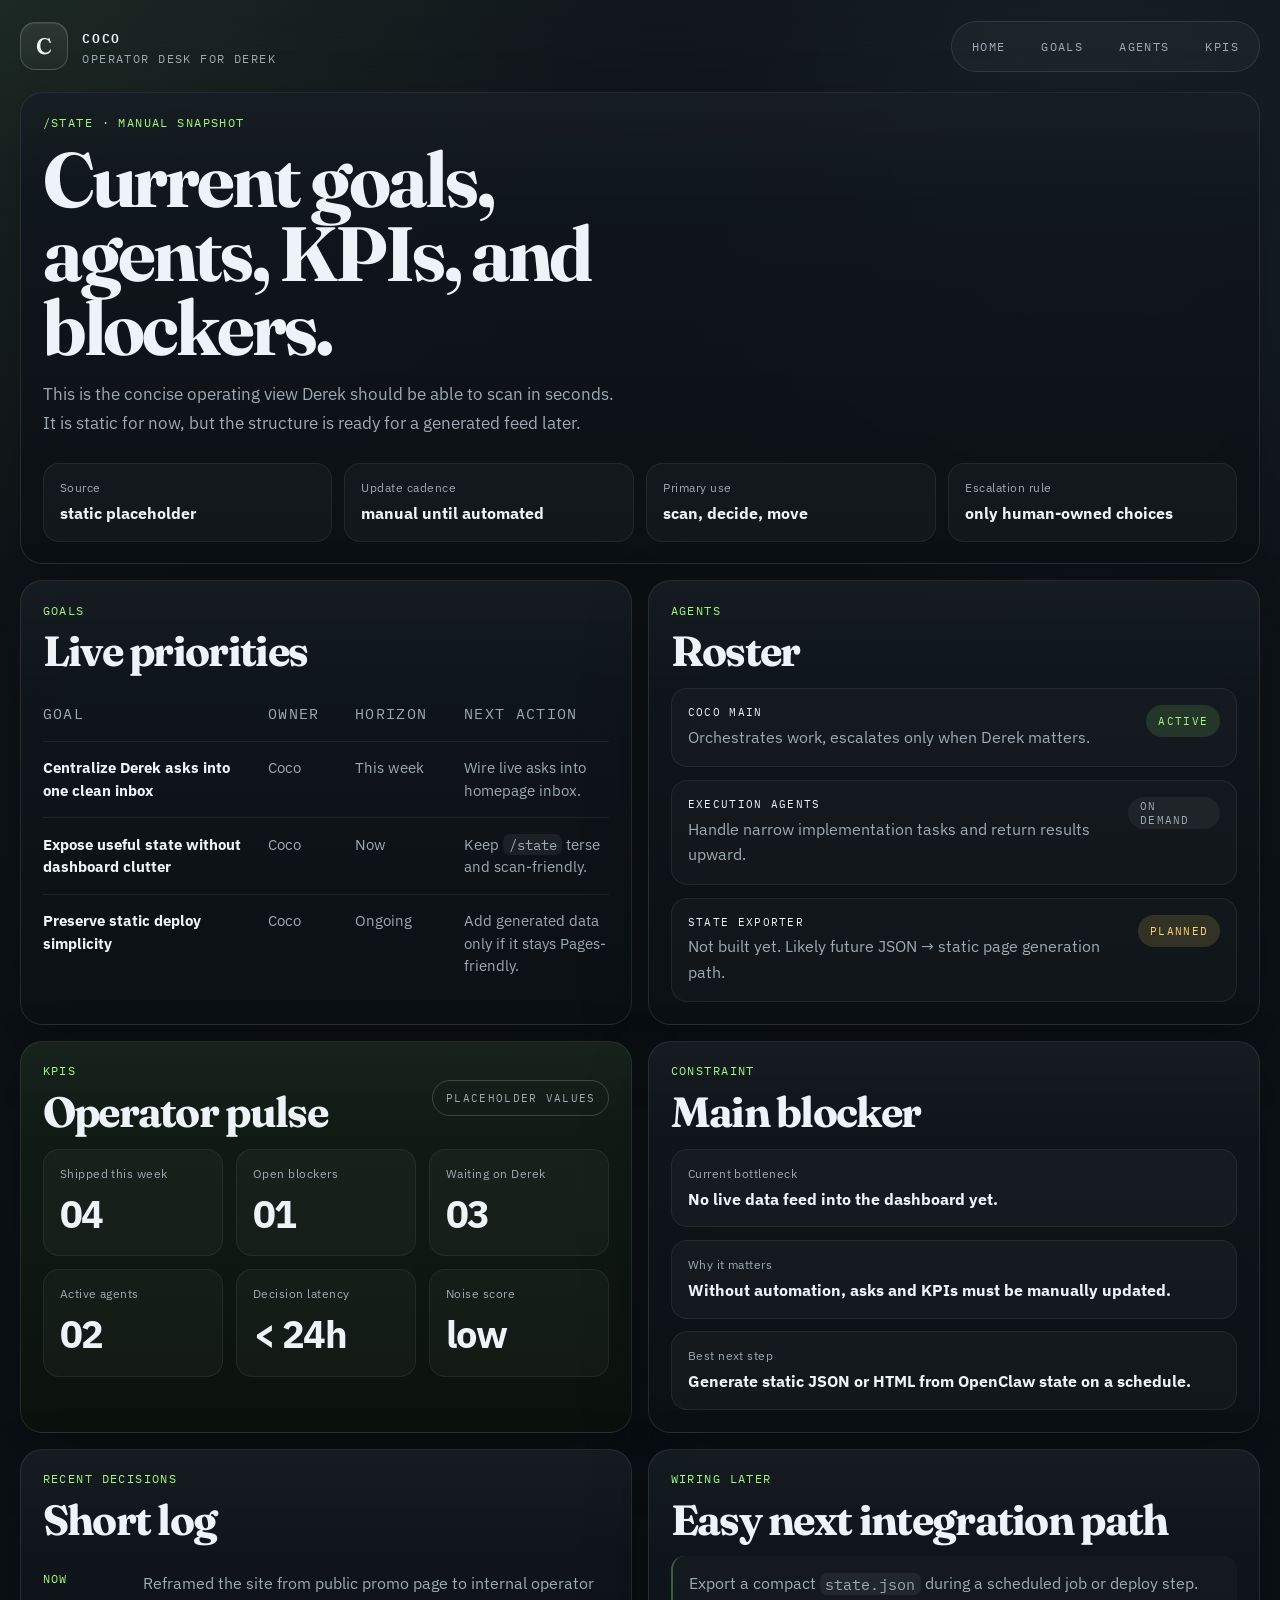
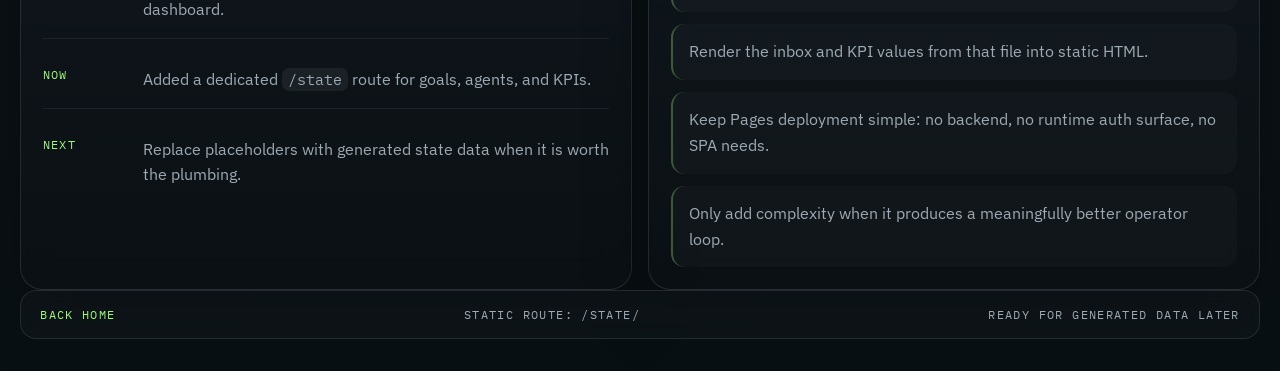
==== state/index.html @ 573f514f "Simplify site into operator dashboard" ====
<!doctype html>
<html lang="en">
  <head>
    <meta charset="UTF-8" />
    <meta name="viewport" content="width=device-width, initial-scale=1.0" />
    <title>Coco /state — Operator Snapshot</title>
    <meta
      name="description"
      content="Static /state snapshot for Derek: goals, agents, KPIs, blockers, and next actions."
    />
    <meta property="og:title" content="Coco /state — Operator Snapshot" />
    <meta
      property="og:description"
      content="Goals, agents, KPIs, blockers, and next actions for Coco's operator dashboard."
    />
    <meta property="og:type" content="website" />
    <meta name="theme-color" content="#0d1216" />
    <link rel="preconnect" href="https://fonts.googleapis.com" />
    <link rel="preconnect" href="https://fonts.gstatic.com" crossorigin />
    <link
      href="https://fonts.googleapis.com/css2?family=Fraunces:opsz,wght@9..144,500;600;700&family=IBM+Plex+Mono:wght@400;500;600&family=IBM+Plex+Sans:wght@400;500;600;700&display=swap"
      rel="stylesheet"
    />
    <link rel="stylesheet" href="/styles.css" />
  </head>
  <body>
    <div class="site-frame site-frame-state">
      <header class="topbar">
        <a class="brand" href="/" aria-label="Coco home">
          <span class="brand-mark">C</span>
          <span class="brand-copy">
            <span class="brand-name">COCO</span>
            <span class="brand-subtitle">operator desk for Derek</span>
          </span>
        </a>

        <nav class="topnav" aria-label="Primary">
          <a href="/">Home</a>
          <a href="#goals">Goals</a>
          <a href="#agents">Agents</a>
          <a href="#kpis">KPIs</a>
        </nav>
      </header>

      <main class="state-shell">
        <section class="panel state-hero">
          <p class="panel-label">/state · manual snapshot</p>
          <h1>Current goals, agents, KPIs, and blockers.</h1>
          <p class="lead">
            This is the concise operating view Derek should be able to scan in seconds. It is
            static for now, but the structure is ready for a generated feed later.
          </p>

          <div class="signal-grid signal-grid-wide" aria-label="State facts">
            <article>
              <span>Source</span>
              <strong>static placeholder</strong>
            </article>
            <article>
              <span>Update cadence</span>
              <strong>manual until automated</strong>
            </article>
            <article>
              <span>Primary use</span>
              <strong>scan, decide, move</strong>
            </article>
            <article>
              <span>Escalation rule</span>
              <strong>only human-owned choices</strong>
            </article>
          </div>
        </section>

        <section class="state-grid">
          <article class="panel" id="goals">
            <div class="panel-head">
              <div>
                <p class="panel-label">Goals</p>
                <h2>Live priorities</h2>
              </div>
            </div>

            <div class="data-table">
              <div class="data-row data-head">
                <span>Goal</span>
                <span>Owner</span>
                <span>Horizon</span>
                <span>Next action</span>
              </div>
              <div class="data-row">
                <strong>Centralize Derek asks into one clean inbox</strong>
                <span>Coco</span>
                <span>This week</span>
                <span>Wire live asks into homepage inbox.</span>
              </div>
              <div class="data-row">
                <strong>Expose useful state without dashboard clutter</strong>
                <span>Coco</span>
                <span>Now</span>
                <span>Keep <code>/state</code> terse and scan-friendly.</span>
              </div>
              <div class="data-row">
                <strong>Preserve static deploy simplicity</strong>
                <span>Coco</span>
                <span>Ongoing</span>
                <span>Add generated data only if it stays Pages-friendly.</span>
              </div>
            </div>
          </article>

          <article class="panel" id="agents">
            <div class="panel-head">
              <div>
                <p class="panel-label">Agents</p>
                <h2>Roster</h2>
              </div>
            </div>

            <div class="agent-list">
              <article>
                <div>
                  <span class="agent-name">Coco main</span>
                  <p>Orchestrates work, escalates only when Derek matters.</p>
                </div>
                <span class="status-dot status-good">active</span>
              </article>
              <article>
                <div>
                  <span class="agent-name">Execution agents</span>
                  <p>Handle narrow implementation tasks and return results upward.</p>
                </div>
                <span class="status-dot">on demand</span>
              </article>
              <article>
                <div>
                  <span class="agent-name">State exporter</span>
                  <p>Not built yet. Likely future JSON → static page generation path.</p>
                </div>
                <span class="status-dot status-warn">planned</span>
              </article>
            </div>
          </article>

          <article class="panel kpi-panel" id="kpis">
            <div class="panel-head panel-head-spread">
              <div>
                <p class="panel-label">KPIs</p>
                <h2>Operator pulse</h2>
              </div>
              <span class="pill">placeholder values</span>
            </div>

            <div class="kpi-grid">
              <article>
                <span>Shipped this week</span>
                <strong>04</strong>
              </article>
              <article>
                <span>Open blockers</span>
                <strong>01</strong>
              </article>
              <article>
                <span>Waiting on Derek</span>
                <strong>03</strong>
              </article>
              <article>
                <span>Active agents</span>
                <strong>02</strong>
              </article>
              <article>
                <span>Decision latency</span>
                <strong>&lt; 24h</strong>
              </article>
              <article>
                <span>Noise score</span>
                <strong>low</strong>
              </article>
            </div>
          </article>

          <article class="panel constraint-panel">
            <div class="panel-head">
              <div>
                <p class="panel-label">Constraint</p>
                <h2>Main blocker</h2>
              </div>
            </div>

            <div class="constraint-stack">
              <article>
                <span>Current bottleneck</span>
                <strong>No live data feed into the dashboard yet.</strong>
              </article>
              <article>
                <span>Why it matters</span>
                <strong>Without automation, asks and KPIs must be manually updated.</strong>
              </article>
              <article>
                <span>Best next step</span>
                <strong>Generate static JSON or HTML from OpenClaw state on a schedule.</strong>
              </article>
            </div>
          </article>

          <article class="panel">
            <div class="panel-head">
              <div>
                <p class="panel-label">Recent decisions</p>
                <h2>Short log</h2>
              </div>
            </div>

            <ul class="timeline-list">
              <li>
                <span>Now</span>
                <p>Reframed the site from public promo page to internal operator dashboard.</p>
              </li>
              <li>
                <span>Now</span>
                <p>Added a dedicated <code>/state</code> route for goals, agents, and KPIs.</p>
              </li>
              <li>
                <span>Next</span>
                <p>Replace placeholders with generated state data when it is worth the plumbing.</p>
              </li>
            </ul>
          </article>

          <article class="panel">
            <div class="panel-head">
              <div>
                <p class="panel-label">Wiring later</p>
                <h2>Easy next integration path</h2>
              </div>
            </div>

            <ul class="rule-list">
              <li>Export a compact <code>state.json</code> during a scheduled job or deploy step.</li>
              <li>Render the inbox and KPI values from that file into static HTML.</li>
              <li>Keep Pages deployment simple: no backend, no runtime auth surface, no SPA needs.</li>
              <li>Only add complexity when it produces a meaningfully better operator loop.</li>
            </ul>
          </article>
        </section>
      </main>

      <footer class="footer-bar">
        <span><a href="/">Back home</a></span>
        <span>Static route: /state/</span>
        <span>Ready for generated data later</span>
      </footer>
    </div>
  </body>
</html>
---- styles.css ----
:root {
  --bg: #0d1216;
  --bg-soft: #131a20;
  --panel: rgba(17, 24, 30, 0.88);
  --panel-strong: rgba(11, 16, 20, 0.94);
  --panel-alt: rgba(21, 29, 35, 0.9);
  --line: rgba(210, 222, 229, 0.12);
  --line-strong: rgba(210, 222, 229, 0.22);
  --text: #edf3f7;
  --muted: #9eaab3;
  --accent: #9ff87e;
  --accent-soft: rgba(159, 248, 126, 0.12);
  --alert: #ffd36f;
  --alert-soft: rgba(255, 211, 111, 0.14);
  --shadow: 0 26px 64px rgba(0, 0, 0, 0.28);
  --radius: 1.4rem;
  --max-width: 1240px;
}

* {
  box-sizing: border-box;
}

html {
  scroll-behavior: smooth;
}

body {
  margin: 0;
  min-height: 100vh;
  color: var(--text);
  font-family: "IBM Plex Sans", "Segoe UI", sans-serif;
  background:
    radial-gradient(circle at top left, rgba(159, 248, 126, 0.08), transparent 26%),
    radial-gradient(circle at 85% 12%, rgba(116, 187, 255, 0.08), transparent 20%),
    linear-gradient(180deg, #11171c 0%, var(--bg) 45%, #091014 100%);
}

body::before {
  content: "";
  position: fixed;
  inset: 0;
  pointer-events: none;
  background:
    linear-gradient(rgba(255, 255, 255, 0.025) 1px, transparent 1px),
    linear-gradient(90deg, rgba(255, 255, 255, 0.025) 1px, transparent 1px);
  background-size: 36px 36px;
  mask-image: radial-gradient(circle at center, black 46%, transparent 100%);
  opacity: 0.28;
}

img {
  display: block;
  max-width: 100%;
}

a {
  color: inherit;
}

code {
  padding: 0.12rem 0.35rem;
  border-radius: 0.45rem;
  background: rgba(255, 255, 255, 0.06);
  font-family: "IBM Plex Mono", monospace;
  font-size: 0.92em;
}

.site-frame {
  width: min(var(--max-width), calc(100% - 2rem));
  margin: 0 auto;
  padding: 1rem 0 2rem;
}

.topbar,
.panel,
.footer-bar {
  backdrop-filter: blur(18px);
}

.topbar {
  display: flex;
  align-items: center;
  justify-content: space-between;
  gap: 1rem;
  padding: 0.3rem 0 1.25rem;
}

.brand {
  display: inline-flex;
  align-items: center;
  gap: 0.9rem;
  text-decoration: none;
}

.brand-mark {
  display: inline-grid;
  place-items: center;
  width: 3rem;
  height: 3rem;
  border: 1px solid var(--line-strong);
  border-radius: 0.95rem;
  background: linear-gradient(180deg, rgba(255, 255, 255, 0.08), rgba(255, 255, 255, 0.03));
  box-shadow: inset 0 1px 0 rgba(255, 255, 255, 0.08);
  font-family: "Fraunces", Georgia, serif;
  font-size: 1.4rem;
  font-weight: 600;
}

.brand-copy {
  display: grid;
  gap: 0.15rem;
}

.brand-name,
.brand-subtitle,
.panel-label,
.topnav a,
.task-kind,
.snapshot-label,
.pill,
.task-meta,
.status-dot,
.footer-bar,
.data-head,
.agent-name {
  font-family: "IBM Plex Mono", monospace;
  text-transform: uppercase;
  letter-spacing: 0.12em;
}

.brand-name {
  font-size: 0.82rem;
  font-weight: 600;
}

.brand-subtitle {
  color: var(--muted);
  font-size: 0.74rem;
}

.topnav {
  display: flex;
  align-items: center;
  gap: 0.45rem;
  padding: 0.35rem;
  border: 1px solid var(--line);
  border-radius: 999px;
  background: rgba(255, 255, 255, 0.03);
}

.topnav a {
  padding: 0.72rem 0.9rem;
  border-radius: 999px;
  color: var(--muted);
  font-size: 0.72rem;
  text-decoration: none;
  transition: color 140ms ease, background-color 140ms ease;
}

.topnav a:hover,
.topnav a:focus-visible,
.button-link:hover,
.button-link:focus-visible,
.footer-bar a:hover,
.footer-bar a:focus-visible {
  color: var(--text);
}

.topnav a:hover,
.topnav a:focus-visible {
  background: rgba(255, 255, 255, 0.08);
}

.dashboard-shell {
  display: grid;
  grid-template-columns: minmax(0, 1.35fr) minmax(320px, 0.8fr);
  gap: 1rem;
  grid-template-areas:
    "intro meta"
    "inbox focus"
    "snapshot snapshot"
    "workstreams rules";
}

.state-shell {
  display: grid;
  gap: 1rem;
}

.state-grid {
  display: grid;
  grid-template-columns: repeat(2, minmax(0, 1fr));
  gap: 1rem;
}

.panel {
  position: relative;
  overflow: hidden;
  padding: 1.35rem;
  border: 1px solid var(--line);
  border-radius: var(--radius);
  background: linear-gradient(180deg, var(--panel), var(--panel-strong));
  box-shadow: var(--shadow);
}

.panel::after {
  content: "";
  position: absolute;
  inset: 0;
  pointer-events: none;
  background: linear-gradient(180deg, rgba(255, 255, 255, 0.025), transparent 24%);
}

.panel > * {
  position: relative;
  z-index: 1;
}

.intro-panel {
  grid-area: intro;
  min-height: 19rem;
}

.meta-panel {
  grid-area: meta;
  background: linear-gradient(180deg, rgba(20, 29, 35, 0.96), rgba(12, 18, 22, 0.98));
}

.inbox-panel {
  grid-area: inbox;
}

.focus-panel {
  grid-area: focus;
}

.snapshot-panel {
  grid-area: snapshot;
}

.workstreams-panel {
  grid-area: workstreams;
}

.rules-panel {
  grid-area: rules;
}

.panel-label {
  margin: 0 0 0.85rem;
  color: var(--accent);
  font-size: 0.74rem;
}

h1,
h2,
h3 {
  margin: 0;
}

h1,
h2 {
  font-family: "Fraunces", Georgia, serif;
  letter-spacing: -0.04em;
  line-height: 0.96;
}

h1 {
  max-width: 12ch;
  font-size: clamp(2.7rem, 6vw, 5.3rem);
}

h2 {
  font-size: clamp(1.8rem, 3.3vw, 2.75rem);
}

h3 {
  font-size: 1rem;
  line-height: 1.35;
}

.lead,
.panel-copy,
.muted,
.task-list p,
.stacked-cards p,
.rule-list li,
.timeline-list p,
.agent-list p,
.data-row span,
.constraint-stack article span,
.constraint-stack article strong,
.kpi-grid article span,
.signal-grid span,
.signal-grid strong,
.focus-list span,
.focus-list strong,
.meta-blocks span,
.meta-blocks strong,
.snapshot-card li,
.footer-bar,
.data-row strong {
  color: var(--muted);
}

.lead {
  max-width: 58ch;
  margin: 1rem 0 0;
  font-size: 1.05rem;
  line-height: 1.7;
}

.signal-grid {
  display: grid;
  grid-template-columns: repeat(3, minmax(0, 1fr));
  gap: 0.8rem;
  margin-top: 1.6rem;
}

.signal-grid-wide {
  grid-template-columns: repeat(4, minmax(0, 1fr));
}

.signal-grid article,
.focus-list article,
.meta-blocks article,
.kpi-grid article,
.constraint-stack article,
.snapshot-card,
.stacked-cards article {
  padding: 1rem;
  border: 1px solid rgba(210, 222, 229, 0.08);
  border-radius: 1rem;
  background: rgba(255, 255, 255, 0.03);
}

.signal-grid span,
.focus-list span,
.meta-blocks span,
.kpi-grid article span,
.constraint-stack article span {
  display: block;
  margin-bottom: 0.5rem;
  font-size: 0.76rem;
  letter-spacing: 0.04em;
}

.signal-grid strong,
.focus-list strong,
.meta-blocks strong,
.constraint-stack article strong,
.kpi-grid article strong {
  display: block;
  color: var(--text);
  font-size: 1rem;
  line-height: 1.35;
}

.meta-stack {
  display: grid;
  gap: 1rem;
  min-height: 100%;
}

.meta-value {
  display: inline-block;
  color: var(--text);
  font-size: 1.45rem;
  font-weight: 600;
}

.meta-blocks {
  display: grid;
  gap: 0.8rem;
}

.meta-blocks a,
.button-link,
.footer-bar a {
  color: var(--accent);
  text-decoration: none;
}

.panel-head {
  display: flex;
  align-items: flex-start;
  justify-content: space-between;
  gap: 1rem;
  margin-bottom: 1rem;
}

.panel-head-spread {
  align-items: center;
}

.pill {
  display: inline-flex;
  align-items: center;
  min-height: 2.2rem;
  padding: 0 0.8rem;
  border: 1px solid var(--line-strong);
  border-radius: 999px;
  color: var(--muted);
  font-size: 0.68rem;
}

.pill-alert {
  border-color: rgba(255, 211, 111, 0.22);
  background: var(--alert-soft);
  color: var(--alert);
}

.task-list,
.rule-list,
.timeline-list {
  margin: 0;
  padding: 0;
  list-style: none;
}

.task-list {
  display: grid;
  gap: 0.85rem;
}

.task-list li {
  display: grid;
  grid-template-columns: minmax(0, 1fr) auto;
  gap: 1rem;
  padding: 1rem;
  border: 1px solid rgba(210, 222, 229, 0.09);
  border-radius: 1rem;
  background: rgba(255, 255, 255, 0.025);
}

.task-kind,
.task-meta,
.snapshot-label,
.status-dot,
.data-head,
.agent-name {
  font-size: 0.69rem;
}

.task-kind {
  display: inline-block;
  margin-bottom: 0.55rem;
  color: var(--accent);
}

.task-list h3 {
  color: var(--text);
}

.task-list p {
  margin: 0.45rem 0 0;
  font-size: 0.95rem;
  line-height: 1.6;
}

.task-meta {
  align-self: start;
  color: var(--muted);
}

.inbox-footer {
  display: flex;
  align-items: center;
  justify-content: space-between;
  gap: 0.8rem;
  margin-top: 1rem;
  padding-top: 1rem;
  border-top: 1px solid rgba(210, 222, 229, 0.09);
  color: var(--muted);
}

.inbox-footer strong {
  color: var(--text);
  font-weight: 600;
}

.focus-list,
.snapshot-grid,
.kpi-grid,
.constraint-stack,
.agent-list {
  display: grid;
  gap: 0.8rem;
}

.snapshot-grid,
.kpi-grid {
  grid-template-columns: repeat(3, minmax(0, 1fr));
}

.snapshot-card ul {
  margin: 0.8rem 0 0;
  padding-left: 1rem;
}

.snapshot-card li,
.rule-list li,
.timeline-list p,
.agent-list p {
  line-height: 1.6;
}

.button-link {
  font-family: "IBM Plex Mono", monospace;
  font-size: 0.76rem;
  text-transform: uppercase;
  letter-spacing: 0.12em;
}

.stacked-cards {
  display: grid;
  gap: 0.8rem;
}

.stacked-cards article {
  display: grid;
  grid-template-columns: auto 1fr;
  gap: 0.9rem;
}

.stacked-cards article span {
  display: inline-flex;
  align-items: flex-start;
  justify-content: center;
  min-width: 2.3rem;
  color: var(--accent);
  font-family: "Fraunces", Georgia, serif;
  font-size: 1.3rem;
}

.stacked-cards strong,
.snapshot-label,
.agent-name,
.data-row strong {
  display: block;
  color: var(--text);
}

.stacked-cards p {
  margin: 0.35rem 0 0;
}

.rule-list {
  display: grid;
  gap: 0.75rem;
}

.rule-list li {
  padding: 0.95rem 1rem;
  border-left: 2px solid rgba(159, 248, 126, 0.3);
  background: rgba(255, 255, 255, 0.025);
  border-radius: 0.85rem;
}

.footer-bar {
  display: flex;
  justify-content: space-between;
  gap: 1rem;
  margin-top: 1rem;
  padding: 1rem 1.2rem;
  border: 1px solid var(--line);
  border-radius: 1rem;
  background: rgba(255, 255, 255, 0.025);
  font-size: 0.72rem;
}

.data-table {
  display: grid;
}

.data-row {
  display: grid;
  grid-template-columns: 1.45fr 0.5fr 0.65fr 1fr;
  gap: 0.9rem;
  padding: 0.95rem 0;
  border-bottom: 1px solid rgba(210, 222, 229, 0.08);
}

.data-head {
  color: var(--muted);
}

.data-row:last-child {
  border-bottom: 0;
}

.data-row strong,
.data-row span {
  font-size: 0.94rem;
  line-height: 1.5;
}

.agent-list article {
  display: flex;
  justify-content: space-between;
  gap: 1rem;
  padding: 1rem;
  border: 1px solid rgba(210, 222, 229, 0.08);
  border-radius: 1rem;
  background: rgba(255, 255, 255, 0.025);
}

.agent-list p {
  margin: 0.35rem 0 0;
}

.status-dot {
  align-self: start;
  display: inline-flex;
  align-items: center;
  min-height: 2rem;
  padding: 0 0.75rem;
  border-radius: 999px;
  background: rgba(255, 255, 255, 0.05);
  color: var(--muted);
}

.status-good {
  color: var(--accent);
  background: var(--accent-soft);
}

.status-warn {
  color: var(--alert);
  background: var(--alert-soft);
}

.kpi-panel {
  background: linear-gradient(180deg, rgba(19, 31, 24, 0.95), rgba(11, 18, 14, 0.98));
}

.kpi-grid article strong {
  font-size: clamp(1.4rem, 3vw, 2.35rem);
  letter-spacing: -0.04em;
}

.timeline-list {
  display: grid;
  gap: 0.8rem;
}

.timeline-list li {
  display: grid;
  grid-template-columns: 5.5rem 1fr;
  gap: 0.8rem;
  padding: 0.95rem 0;
  border-bottom: 1px solid rgba(210, 222, 229, 0.08);
}

.timeline-list li:last-child {
  border-bottom: 0;
}

.timeline-list span {
  color: var(--accent);
  font-family: "IBM Plex Mono", monospace;
  font-size: 0.72rem;
  text-transform: uppercase;
  letter-spacing: 0.12em;
}

.timeline-list p {
  margin: 0;
}

.site-frame-state .footer-bar {
  margin-top: 0;
}

@media (max-width: 1080px) {
  .dashboard-shell,
  .state-grid,
  .snapshot-grid,
  .kpi-grid,
  .signal-grid-wide {
    grid-template-columns: 1fr;
  }

  .dashboard-shell {
    grid-template-areas:
      "intro"
      "meta"
      "inbox"
      "focus"
      "snapshot"
      "workstreams"
      "rules";
  }

  .signal-grid {
    grid-template-columns: 1fr;
  }

  .data-row {
    grid-template-columns: 1fr;
    gap: 0.35rem;
  }

  .data-head {
    display: none;
  }
}

@media (max-width: 760px) {
  .site-frame {
    width: min(100% - 1rem, var(--max-width));
  }

  .topbar,
  .footer-bar,
  .inbox-footer,
  .panel-head,
  .panel-head-spread,
  .agent-list article,
  .task-list li,
  .timeline-list li {
    grid-template-columns: 1fr;
    flex-direction: column;
    align-items: flex-start;
  }

  .topnav {
    flex-wrap: wrap;
    border-radius: 1rem;
  }

  .topnav a {
    width: 100%;
  }

  .panel,
  .footer-bar {
    padding: 1.1rem;
  }

  h1 {
    max-width: none;
  }

  .task-meta {
    justify-self: start;
  }
}

@media (prefers-reduced-motion: reduce) {
  html {
    scroll-behavior: auto;
  }

  *,
  *::before,
  *::after {
    animation: none !important;
    transition: none !important;
  }
}
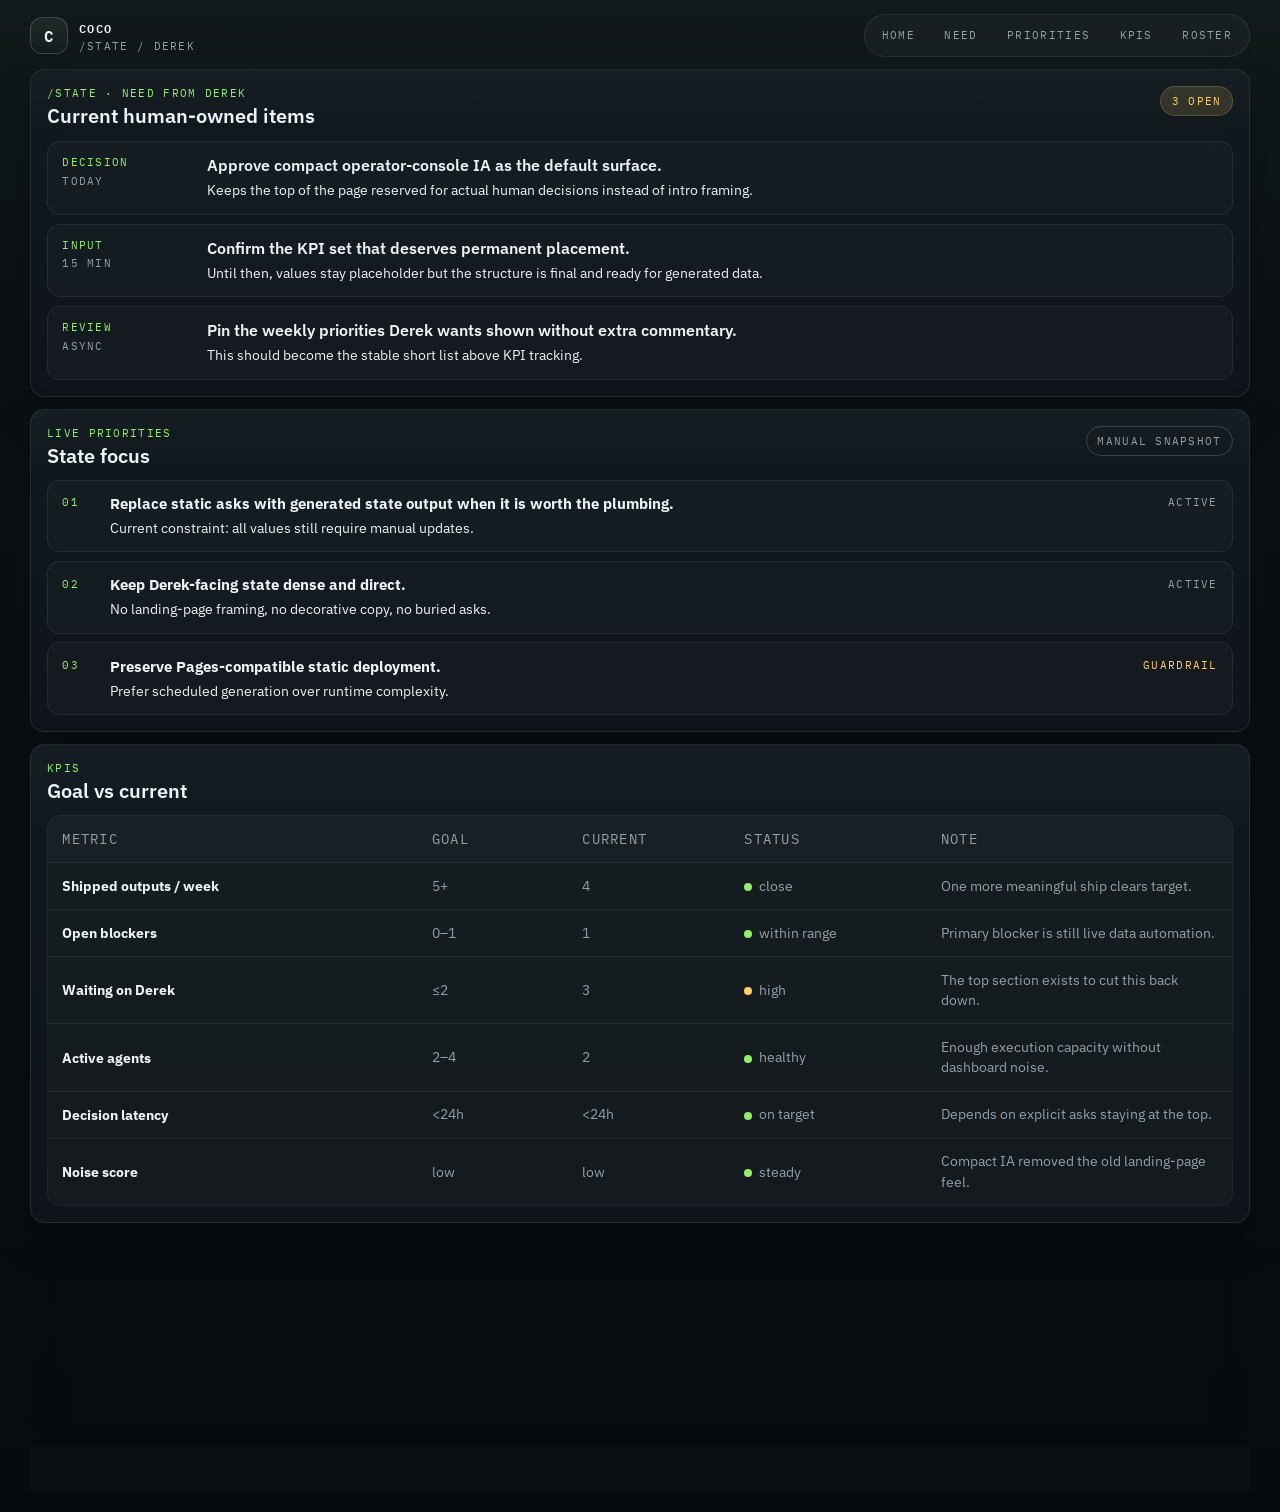
==== commit 30bf94d3: "Simplify operator console layout" ====
--- a/state/index.html
+++ b/state/index.html
@@ -3,251 +3,226 @@
   <head>
     <meta charset="UTF-8" />
     <meta name="viewport" content="width=device-width, initial-scale=1.0" />
-    <title>Coco /state — Operator Snapshot</title>
+    <title>Coco /state — Operator Console</title>
     <meta
       name="description"
-      content="Static /state snapshot for Derek: goals, agents, KPIs, blockers, and next actions."
+      content="Compact /state snapshot for Derek: human input needed, priorities, KPI goals vs current values, and roster."
     />
-    <meta property="og:title" content="Coco /state — Operator Snapshot" />
+    <meta property="og:title" content="Coco /state — Operator Console" />
     <meta
       property="og:description"
-      content="Goals, agents, KPIs, blockers, and next actions for Coco's operator dashboard."
+      content="Compact /state view with immediate asks, live priorities, KPI table, and agent roster."
     />
     <meta property="og:type" content="website" />
-    <meta name="theme-color" content="#0d1216" />
+    <meta name="theme-color" content="#0a0f13" />
     <link rel="preconnect" href="https://fonts.googleapis.com" />
     <link rel="preconnect" href="https://fonts.gstatic.com" crossorigin />
     <link
-      href="https://fonts.googleapis.com/css2?family=Fraunces:opsz,wght@9..144,500;600;700&family=IBM+Plex+Mono:wght@400;500;600&family=IBM+Plex+Sans:wght@400;500;600;700&display=swap"
+      href="https://fonts.googleapis.com/css2?family=IBM+Plex+Mono:wght@400;500;600&family=IBM+Plex+Sans:wght@400;500;600;700&display=swap"
       rel="stylesheet"
     />
     <link rel="stylesheet" href="/styles.css" />
   </head>
   <body>
-    <div class="site-frame site-frame-state">
+    <div class="site-frame">
       <header class="topbar">
         <a class="brand" href="/" aria-label="Coco home">
           <span class="brand-mark">C</span>
           <span class="brand-copy">
             <span class="brand-name">COCO</span>
-            <span class="brand-subtitle">operator desk for Derek</span>
+            <span class="brand-subtitle">/state / derek</span>
           </span>
         </a>
 
         <nav class="topnav" aria-label="Primary">
           <a href="/">Home</a>
-          <a href="#goals">Goals</a>
-          <a href="#agents">Agents</a>
+          <a href="#need">Need</a>
+          <a href="#priorities">Priorities</a>
           <a href="#kpis">KPIs</a>
+          <a href="#roster">Roster</a>
         </nav>
       </header>
 
-      <main class="state-shell">
-        <section class="panel state-hero">
-          <p class="panel-label">/state · manual snapshot</p>
-          <h1>Current goals, agents, KPIs, and blockers.</h1>
-          <p class="lead">
-            This is the concise operating view Derek should be able to scan in seconds. It is
-            static for now, but the structure is ready for a generated feed later.
-          </p>
-
-          <div class="signal-grid signal-grid-wide" aria-label="State facts">
-            <article>
-              <span>Source</span>
-              <strong>static placeholder</strong>
-            </article>
-            <article>
-              <span>Update cadence</span>
-              <strong>manual until automated</strong>
-            </article>
-            <article>
-              <span>Primary use</span>
-              <strong>scan, decide, move</strong>
-            </article>
-            <article>
-              <span>Escalation rule</span>
-              <strong>only human-owned choices</strong>
-            </article>
-          </div>
-        </section>
-
-        <section class="state-grid">
-          <article class="panel" id="goals">
-            <div class="panel-head">
-              <div>
-                <p class="panel-label">Goals</p>
-                <h2>Live priorities</h2>
-              </div>
-            </div>
-
-            <div class="data-table">
-              <div class="data-row data-head">
-                <span>Goal</span>
-                <span>Owner</span>
-                <span>Horizon</span>
-                <span>Next action</span>
-              </div>
-              <div class="data-row">
-                <strong>Centralize Derek asks into one clean inbox</strong>
-                <span>Coco</span>
-                <span>This week</span>
-                <span>Wire live asks into homepage inbox.</span>
-              </div>
-              <div class="data-row">
-                <strong>Expose useful state without dashboard clutter</strong>
-                <span>Coco</span>
-                <span>Now</span>
-                <span>Keep <code>/state</code> terse and scan-friendly.</span>
-              </div>
-              <div class="data-row">
-                <strong>Preserve static deploy simplicity</strong>
-                <span>Coco</span>
-                <span>Ongoing</span>
-                <span>Add generated data only if it stays Pages-friendly.</span>
-              </div>
-            </div>
-          </article>
-
-          <article class="panel" id="agents">
-            <div class="panel-head">
-              <div>
-                <p class="panel-label">Agents</p>
-                <h2>Roster</h2>
-              </div>
-            </div>
-
-            <div class="agent-list">
-              <article>
-                <div>
-                  <span class="agent-name">Coco main</span>
-                  <p>Orchestrates work, escalates only when Derek matters.</p>
-                </div>
-                <span class="status-dot status-good">active</span>
-              </article>
-              <article>
-                <div>
-                  <span class="agent-name">Execution agents</span>
-                  <p>Handle narrow implementation tasks and return results upward.</p>
-                </div>
-                <span class="status-dot">on demand</span>
-              </article>
-              <article>
-                <div>
-                  <span class="agent-name">State exporter</span>
-                  <p>Not built yet. Likely future JSON → static page generation path.</p>
-                </div>
-                <span class="status-dot status-warn">planned</span>
-              </article>
-            </div>
-          </article>
-
-          <article class="panel kpi-panel" id="kpis">
-            <div class="panel-head panel-head-spread">
-              <div>
-                <p class="panel-label">KPIs</p>
-                <h2>Operator pulse</h2>
-              </div>
-              <span class="pill">placeholder values</span>
-            </div>
-
-            <div class="kpi-grid">
-              <article>
-                <span>Shipped this week</span>
-                <strong>04</strong>
-              </article>
-              <article>
-                <span>Open blockers</span>
-                <strong>01</strong>
-              </article>
-              <article>
-                <span>Waiting on Derek</span>
-                <strong>03</strong>
-              </article>
-              <article>
-                <span>Active agents</span>
-                <strong>02</strong>
-              </article>
-              <article>
-                <span>Decision latency</span>
-                <strong>&lt; 24h</strong>
-              </article>
-              <article>
-                <span>Noise score</span>
-                <strong>low</strong>
-              </article>
-            </div>
-          </article>
-
-          <article class="panel constraint-panel">
-            <div class="panel-head">
-              <div>
-                <p class="panel-label">Constraint</p>
-                <h2>Main blocker</h2>
-              </div>
-            </div>
-
-            <div class="constraint-stack">
-              <article>
-                <span>Current bottleneck</span>
-                <strong>No live data feed into the dashboard yet.</strong>
-              </article>
-              <article>
-                <span>Why it matters</span>
-                <strong>Without automation, asks and KPIs must be manually updated.</strong>
-              </article>
-              <article>
-                <span>Best next step</span>
-                <strong>Generate static JSON or HTML from OpenClaw state on a schedule.</strong>
-              </article>
-            </div>
-          </article>
-
-          <article class="panel">
-            <div class="panel-head">
-              <div>
-                <p class="panel-label">Recent decisions</p>
-                <h2>Short log</h2>
-              </div>
-            </div>
-
-            <ul class="timeline-list">
-              <li>
-                <span>Now</span>
-                <p>Reframed the site from public promo page to internal operator dashboard.</p>
-              </li>
-              <li>
-                <span>Now</span>
-                <p>Added a dedicated <code>/state</code> route for goals, agents, and KPIs.</p>
-              </li>
-              <li>
-                <span>Next</span>
-                <p>Replace placeholders with generated state data when it is worth the plumbing.</p>
-              </li>
-            </ul>
-          </article>
-
-          <article class="panel">
-            <div class="panel-head">
-              <div>
-                <p class="panel-label">Wiring later</p>
-                <h2>Easy next integration path</h2>
-              </div>
-            </div>
-
-            <ul class="rule-list">
-              <li>Export a compact <code>state.json</code> during a scheduled job or deploy step.</li>
-              <li>Render the inbox and KPI values from that file into static HTML.</li>
-              <li>Keep Pages deployment simple: no backend, no runtime auth surface, no SPA needs.</li>
-              <li>Only add complexity when it produces a meaningfully better operator loop.</li>
-            </ul>
-          </article>
+      <main class="console-shell console-shell-state">
+        <section class="panel stack-section need-panel" id="need">
+          <div class="section-head">
+            <div>
+              <p class="eyebrow">/state · need from Derek</p>
+              <h1>Current human-owned items</h1>
+            </div>
+            <span class="status-tag status-alert">3 open</span>
+          </div>
+
+          <div class="queue-list" role="list" aria-label="Current asks for Derek">
+            <article class="queue-item" role="listitem">
+              <div class="queue-meta-block">
+                <span class="queue-kind">Decision</span>
+                <span class="queue-age">today</span>
+              </div>
+              <div class="queue-main">
+                <h2>Approve compact operator-console IA as the default surface.</h2>
+                <p>Keeps the top of the page reserved for actual human decisions instead of intro framing.</p>
+              </div>
+            </article>
+            <article class="queue-item" role="listitem">
+              <div class="queue-meta-block">
+                <span class="queue-kind">Input</span>
+                <span class="queue-age">15 min</span>
+              </div>
+              <div class="queue-main">
+                <h2>Confirm the KPI set that deserves permanent placement.</h2>
+                <p>Until then, values stay placeholder but the structure is final and ready for generated data.</p>
+              </div>
+            </article>
+            <article class="queue-item" role="listitem">
+              <div class="queue-meta-block">
+                <span class="queue-kind">Review</span>
+                <span class="queue-age">async</span>
+              </div>
+              <div class="queue-main">
+                <h2>Pin the weekly priorities Derek wants shown without extra commentary.</h2>
+                <p>This should become the stable short list above KPI tracking.</p>
+              </div>
+            </article>
+          </div>
+        </section>
+
+        <section class="panel stack-section" id="priorities">
+          <div class="section-head">
+            <div>
+              <p class="eyebrow">Live priorities</p>
+              <h2>State focus</h2>
+            </div>
+            <span class="status-tag">manual snapshot</span>
+          </div>
+
+          <div class="priority-list" role="list" aria-label="Live priorities">
+            <article class="priority-row" role="listitem">
+              <span class="priority-index">01</span>
+              <div class="priority-main">
+                <strong>Replace static asks with generated state output when it is worth the plumbing.</strong>
+                <p>Current constraint: all values still require manual updates.</p>
+              </div>
+              <span class="priority-status">active</span>
+            </article>
+            <article class="priority-row" role="listitem">
+              <span class="priority-index">02</span>
+              <div class="priority-main">
+                <strong>Keep Derek-facing state dense and direct.</strong>
+                <p>No landing-page framing, no decorative copy, no buried asks.</p>
+              </div>
+              <span class="priority-status">active</span>
+            </article>
+            <article class="priority-row" role="listitem">
+              <span class="priority-index">03</span>
+              <div class="priority-main">
+                <strong>Preserve Pages-compatible static deployment.</strong>
+                <p>Prefer scheduled generation over runtime complexity.</p>
+              </div>
+              <span class="priority-status priority-status-muted">guardrail</span>
+            </article>
+          </div>
+        </section>
+
+        <section class="panel stack-section" id="kpis">
+          <div class="section-head">
+            <div>
+              <p class="eyebrow">KPIs</p>
+              <h2>Goal vs current</h2>
+            </div>
+          </div>
+
+          <div class="kpi-table" role="table" aria-label="KPI table">
+            <div class="kpi-row kpi-head" role="row">
+              <span role="columnheader">Metric</span>
+              <span role="columnheader">Goal</span>
+              <span role="columnheader">Current</span>
+              <span role="columnheader">Status</span>
+              <span role="columnheader">Note</span>
+            </div>
+            <div class="kpi-row" role="row">
+              <strong role="cell">Shipped outputs / week</strong>
+              <span role="cell">5+</span>
+              <span role="cell">4</span>
+              <span role="cell"><span class="dot good"></span>close</span>
+              <span role="cell">One more meaningful ship clears target.</span>
+            </div>
+            <div class="kpi-row" role="row">
+              <strong role="cell">Open blockers</strong>
+              <span role="cell">0–1</span>
+              <span role="cell">1</span>
+              <span role="cell"><span class="dot good"></span>within range</span>
+              <span role="cell">Primary blocker is still live data automation.</span>
+            </div>
+            <div class="kpi-row" role="row">
+              <strong role="cell">Waiting on Derek</strong>
+              <span role="cell">≤2</span>
+              <span role="cell">3</span>
+              <span role="cell"><span class="dot warn"></span>high</span>
+              <span role="cell">The top section exists to cut this back down.</span>
+            </div>
+            <div class="kpi-row" role="row">
+              <strong role="cell">Active agents</strong>
+              <span role="cell">2–4</span>
+              <span role="cell">2</span>
+              <span role="cell"><span class="dot good"></span>healthy</span>
+              <span role="cell">Enough execution capacity without dashboard noise.</span>
+            </div>
+            <div class="kpi-row" role="row">
+              <strong role="cell">Decision latency</strong>
+              <span role="cell">&lt;24h</span>
+              <span role="cell">&lt;24h</span>
+              <span role="cell"><span class="dot good"></span>on target</span>
+              <span role="cell">Depends on explicit asks staying at the top.</span>
+            </div>
+            <div class="kpi-row" role="row">
+              <strong role="cell">Noise score</strong>
+              <span role="cell">low</span>
+              <span role="cell">low</span>
+              <span role="cell"><span class="dot good"></span>steady</span>
+              <span role="cell">Compact IA removed the old landing-page feel.</span>
+            </div>
+          </div>
+        </section>
+
+        <section class="panel stack-section" id="roster">
+          <div class="section-head">
+            <div>
+              <p class="eyebrow">Roster</p>
+              <h2>Active agents</h2>
+            </div>
+          </div>
+
+          <div class="roster-grid" role="list" aria-label="Agent roster">
+            <article class="roster-card" role="listitem">
+              <div class="roster-top">
+                <strong>Coco main</strong>
+                <span class="status-tag status-good">active</span>
+              </div>
+              <p>Owns orchestration, trims noise, and keeps human asks explicit.</p>
+            </article>
+            <article class="roster-card" role="listitem">
+              <div class="roster-top">
+                <strong>Execution agents</strong>
+                <span class="status-tag">on demand</span>
+              </div>
+              <p>Implement narrow tasks and return finished work instead of partial status chatter.</p>
+            </article>
+            <article class="roster-card" role="listitem">
+              <div class="roster-top">
+                <strong>State exporter</strong>
+                <span class="status-tag status-warn">planned</span>
+              </div>
+              <p>Next likely addition: scheduled generation of asks, priorities, and KPI values into static output.</p>
+            </article>
+          </div>
         </section>
       </main>
 
       <footer class="footer-bar">
-        <span><a href="/">Back home</a></span>
-        <span>Static route: /state/</span>
-        <span>Ready for generated data later</span>
+        <span><a href="/">back home</a></span>
+        <span>same IA as home</span>
+        <span>static route /state/</span>
       </footer>
     </div>
   </body>
--- a/styles.css
+++ b/styles.css
@@ -1,20 +1,19 @@
 :root {
-  --bg: #0d1216;
-  --bg-soft: #131a20;
-  --panel: rgba(17, 24, 30, 0.88);
-  --panel-strong: rgba(11, 16, 20, 0.94);
-  --panel-alt: rgba(21, 29, 35, 0.9);
-  --line: rgba(210, 222, 229, 0.12);
-  --line-strong: rgba(210, 222, 229, 0.22);
-  --text: #edf3f7;
-  --muted: #9eaab3;
-  --accent: #9ff87e;
-  --accent-soft: rgba(159, 248, 126, 0.12);
-  --alert: #ffd36f;
-  --alert-soft: rgba(255, 211, 111, 0.14);
-  --shadow: 0 26px 64px rgba(0, 0, 0, 0.28);
-  --radius: 1.4rem;
-  --max-width: 1240px;
+  --bg: #0a0f13;
+  --bg-alt: #0d1419;
+  --panel: rgba(15, 21, 26, 0.96);
+  --panel-soft: rgba(18, 26, 31, 0.96);
+  --line: rgba(214, 225, 232, 0.1);
+  --line-strong: rgba(214, 225, 232, 0.2);
+  --text: #edf2f6;
+  --muted: #92a0aa;
+  --accent: #90f06b;
+  --accent-soft: rgba(144, 240, 107, 0.12);
+  --warn: #ffcf6a;
+  --warn-soft: rgba(255, 207, 106, 0.14);
+  --radius: 0.9rem;
+  --shadow: 0 18px 44px rgba(0, 0, 0, 0.22);
+  --max-width: 1220px;
 }
 
 * {
@@ -29,11 +28,10 @@
   margin: 0;
   min-height: 100vh;
   color: var(--text);
-  font-family: "IBM Plex Sans", "Segoe UI", sans-serif;
+  font-family: "IBM Plex Sans", sans-serif;
   background:
-    radial-gradient(circle at top left, rgba(159, 248, 126, 0.08), transparent 26%),
-    radial-gradient(circle at 85% 12%, rgba(116, 187, 255, 0.08), transparent 20%),
-    linear-gradient(180deg, #11171c 0%, var(--bg) 45%, #091014 100%);
+    linear-gradient(180deg, rgba(144, 240, 107, 0.03), transparent 20%),
+    linear-gradient(180deg, #0d1317 0%, var(--bg) 46%, #070b0e 100%);
 }
 
 body::before {
@@ -42,11 +40,11 @@
   inset: 0;
   pointer-events: none;
   background:
-    linear-gradient(rgba(255, 255, 255, 0.025) 1px, transparent 1px),
-    linear-gradient(90deg, rgba(255, 255, 255, 0.025) 1px, transparent 1px);
-  background-size: 36px 36px;
-  mask-image: radial-gradient(circle at center, black 46%, transparent 100%);
-  opacity: 0.28;
+    linear-gradient(rgba(255, 255, 255, 0.02) 1px, transparent 1px),
+    linear-gradient(90deg, rgba(255, 255, 255, 0.02) 1px, transparent 1px);
+  background-size: 28px 28px;
+  mask-image: linear-gradient(180deg, black, transparent 80%);
+  opacity: 0.22;
 }
 
 img {
@@ -59,109 +57,106 @@
 }
 
 code {
-  padding: 0.12rem 0.35rem;
-  border-radius: 0.45rem;
-  background: rgba(255, 255, 255, 0.06);
+  padding: 0.08rem 0.32rem;
+  border: 1px solid rgba(255, 255, 255, 0.06);
+  border-radius: 0.35rem;
+  background: rgba(255, 255, 255, 0.04);
   font-family: "IBM Plex Mono", monospace;
   font-size: 0.92em;
 }
 
 .site-frame {
-  width: min(var(--max-width), calc(100% - 2rem));
+  width: min(var(--max-width), calc(100% - 1.25rem));
   margin: 0 auto;
-  padding: 1rem 0 2rem;
+  padding: 0.85rem 0 1.25rem;
 }
 
 .topbar,
 .panel,
 .footer-bar {
-  backdrop-filter: blur(18px);
+  backdrop-filter: blur(14px);
 }
 
 .topbar {
   display: flex;
   align-items: center;
   justify-content: space-between;
-  gap: 1rem;
-  padding: 0.3rem 0 1.25rem;
+  gap: 0.9rem;
+  margin-bottom: 0.75rem;
 }
 
 .brand {
   display: inline-flex;
   align-items: center;
-  gap: 0.9rem;
+  gap: 0.7rem;
   text-decoration: none;
 }
 
 .brand-mark {
-  display: inline-grid;
+  display: grid;
   place-items: center;
-  width: 3rem;
-  height: 3rem;
+  width: 2.35rem;
+  height: 2.35rem;
   border: 1px solid var(--line-strong);
-  border-radius: 0.95rem;
-  background: linear-gradient(180deg, rgba(255, 255, 255, 0.08), rgba(255, 255, 255, 0.03));
-  box-shadow: inset 0 1px 0 rgba(255, 255, 255, 0.08);
-  font-family: "Fraunces", Georgia, serif;
-  font-size: 1.4rem;
+  border-radius: 0.75rem;
+  background: linear-gradient(180deg, rgba(255, 255, 255, 0.07), rgba(255, 255, 255, 0.02));
+  font-family: "IBM Plex Mono", monospace;
+  font-size: 1rem;
   font-weight: 600;
 }
 
 .brand-copy {
   display: grid;
-  gap: 0.15rem;
+  gap: 0.06rem;
 }
 
 .brand-name,
 .brand-subtitle,
-.panel-label,
+.eyebrow,
 .topnav a,
-.task-kind,
-.snapshot-label,
-.pill,
-.task-meta,
-.status-dot,
+.status-tag,
+.queue-kind,
+.queue-age,
+.priority-index,
+.priority-status,
 .footer-bar,
-.data-head,
-.agent-name {
+.kpi-head {
   font-family: "IBM Plex Mono", monospace;
   text-transform: uppercase;
   letter-spacing: 0.12em;
 }
 
 .brand-name {
-  font-size: 0.82rem;
+  font-size: 0.76rem;
   font-weight: 600;
 }
 
 .brand-subtitle {
   color: var(--muted);
-  font-size: 0.74rem;
+  font-size: 0.68rem;
 }
 
 .topnav {
   display: flex;
   align-items: center;
-  gap: 0.45rem;
-  padding: 0.35rem;
+  gap: 0.28rem;
+  padding: 0.28rem;
   border: 1px solid var(--line);
   border-radius: 999px;
   background: rgba(255, 255, 255, 0.03);
 }
 
 .topnav a {
-  padding: 0.72rem 0.9rem;
+  padding: 0.58rem 0.78rem;
   border-radius: 999px;
   color: var(--muted);
-  font-size: 0.72rem;
+  font-size: 0.68rem;
   text-decoration: none;
-  transition: color 140ms ease, background-color 140ms ease;
+  transition: background-color 140ms ease, color 140ms ease;
 }
 
 .topnav a:hover,
 .topnav a:focus-visible,
-.button-link:hover,
-.button-link:focus-visible,
 .footer-bar a:hover,
 .footer-bar a:focus-visible {
   color: var(--text);
@@ -169,38 +164,21 @@
 
 .topnav a:hover,
 .topnav a:focus-visible {
-  background: rgba(255, 255, 255, 0.08);
-}
-
-.dashboard-shell {
-  display: grid;
-  grid-template-columns: minmax(0, 1.35fr) minmax(320px, 0.8fr);
-  gap: 1rem;
-  grid-template-areas:
-    "intro meta"
-    "inbox focus"
-    "snapshot snapshot"
-    "workstreams rules";
-}
-
-.state-shell {
-  display: grid;
-  gap: 1rem;
-}
-
-.state-grid {
-  display: grid;
-  grid-template-columns: repeat(2, minmax(0, 1fr));
-  gap: 1rem;
+  background: rgba(255, 255, 255, 0.07);
+}
+
+.console-shell {
+  display: grid;
+  gap: 0.75rem;
 }
 
 .panel {
   position: relative;
   overflow: hidden;
-  padding: 1.35rem;
+  padding: 1rem;
   border: 1px solid var(--line);
   border-radius: var(--radius);
-  background: linear-gradient(180deg, var(--panel), var(--panel-strong));
+  background: linear-gradient(180deg, var(--panel-soft), var(--panel));
   box-shadow: var(--shadow);
 }
 
@@ -209,7 +187,7 @@
   position: absolute;
   inset: 0;
   pointer-events: none;
-  background: linear-gradient(180deg, rgba(255, 255, 255, 0.025), transparent 24%);
+  background: linear-gradient(180deg, rgba(255, 255, 255, 0.025), transparent 18%);
 }
 
 .panel > * {
@@ -217,534 +195,315 @@
   z-index: 1;
 }
 
-.intro-panel {
-  grid-area: intro;
-  min-height: 19rem;
-}
-
-.meta-panel {
-  grid-area: meta;
-  background: linear-gradient(180deg, rgba(20, 29, 35, 0.96), rgba(12, 18, 22, 0.98));
-}
-
-.inbox-panel {
-  grid-area: inbox;
-}
-
-.focus-panel {
-  grid-area: focus;
-}
-
-.snapshot-panel {
-  grid-area: snapshot;
-}
-
-.workstreams-panel {
-  grid-area: workstreams;
-}
-
-.rules-panel {
-  grid-area: rules;
-}
-
-.panel-label {
-  margin: 0 0 0.85rem;
-  color: var(--accent);
-  font-size: 0.74rem;
-}
-
-h1,
-h2,
-h3 {
-  margin: 0;
-}
-
-h1,
-h2 {
-  font-family: "Fraunces", Georgia, serif;
-  letter-spacing: -0.04em;
-  line-height: 0.96;
-}
-
-h1 {
-  max-width: 12ch;
-  font-size: clamp(2.7rem, 6vw, 5.3rem);
-}
-
-h2 {
-  font-size: clamp(1.8rem, 3.3vw, 2.75rem);
-}
-
-h3 {
-  font-size: 1rem;
-  line-height: 1.35;
-}
-
-.lead,
-.panel-copy,
-.muted,
-.task-list p,
-.stacked-cards p,
-.rule-list li,
-.timeline-list p,
-.agent-list p,
-.data-row span,
-.constraint-stack article span,
-.constraint-stack article strong,
-.kpi-grid article span,
-.signal-grid span,
-.signal-grid strong,
-.focus-list span,
-.focus-list strong,
-.meta-blocks span,
-.meta-blocks strong,
-.snapshot-card li,
-.footer-bar,
-.data-row strong {
-  color: var(--muted);
-}
-
-.lead {
-  max-width: 58ch;
-  margin: 1rem 0 0;
-  font-size: 1.05rem;
-  line-height: 1.7;
-}
-
-.signal-grid {
-  display: grid;
-  grid-template-columns: repeat(3, minmax(0, 1fr));
+.stack-section {
+  display: grid;
   gap: 0.8rem;
-  margin-top: 1.6rem;
-}
-
-.signal-grid-wide {
-  grid-template-columns: repeat(4, minmax(0, 1fr));
-}
-
-.signal-grid article,
-.focus-list article,
-.meta-blocks article,
-.kpi-grid article,
-.constraint-stack article,
-.snapshot-card,
-.stacked-cards article {
-  padding: 1rem;
-  border: 1px solid rgba(210, 222, 229, 0.08);
-  border-radius: 1rem;
-  background: rgba(255, 255, 255, 0.03);
-}
-
-.signal-grid span,
-.focus-list span,
-.meta-blocks span,
-.kpi-grid article span,
-.constraint-stack article span {
-  display: block;
-  margin-bottom: 0.5rem;
-  font-size: 0.76rem;
-  letter-spacing: 0.04em;
-}
-
-.signal-grid strong,
-.focus-list strong,
-.meta-blocks strong,
-.constraint-stack article strong,
-.kpi-grid article strong {
-  display: block;
-  color: var(--text);
-  font-size: 1rem;
-  line-height: 1.35;
-}
-
-.meta-stack {
-  display: grid;
-  gap: 1rem;
-  min-height: 100%;
-}
-
-.meta-value {
-  display: inline-block;
-  color: var(--text);
-  font-size: 1.45rem;
-  font-weight: 600;
-}
-
-.meta-blocks {
-  display: grid;
-  gap: 0.8rem;
-}
-
-.meta-blocks a,
-.button-link,
-.footer-bar a {
-  color: var(--accent);
-  text-decoration: none;
-}
-
-.panel-head {
+}
+
+.section-head {
   display: flex;
   align-items: flex-start;
   justify-content: space-between;
-  gap: 1rem;
-  margin-bottom: 1rem;
-}
-
-.panel-head-spread {
-  align-items: center;
-}
-
-.pill {
+  gap: 0.8rem;
+}
+
+.eyebrow {
+  margin: 0 0 0.32rem;
+  color: var(--accent);
+  font-size: 0.68rem;
+}
+
+h1,
+h2 {
+  margin: 0;
+  font-size: 1.22rem;
+  line-height: 1.12;
+  font-weight: 600;
+}
+
+p {
+  margin: 0;
+}
+
+.need-panel h1 {
+  font-size: 1.28rem;
+}
+
+.status-tag {
   display: inline-flex;
   align-items: center;
-  min-height: 2.2rem;
-  padding: 0 0.8rem;
+  gap: 0.35rem;
+  min-height: 1.9rem;
+  padding: 0 0.66rem;
   border: 1px solid var(--line-strong);
   border-radius: 999px;
   color: var(--muted);
-  font-size: 0.68rem;
-}
-
-.pill-alert {
-  border-color: rgba(255, 211, 111, 0.22);
-  background: var(--alert-soft);
-  color: var(--alert);
-}
-
-.task-list,
-.rule-list,
-.timeline-list {
-  margin: 0;
-  padding: 0;
-  list-style: none;
-}
-
-.task-list {
-  display: grid;
-  gap: 0.85rem;
-}
-
-.task-list li {
-  display: grid;
-  grid-template-columns: minmax(0, 1fr) auto;
-  gap: 1rem;
-  padding: 1rem;
-  border: 1px solid rgba(210, 222, 229, 0.09);
-  border-radius: 1rem;
+  font-size: 0.66rem;
+  white-space: nowrap;
+}
+
+.status-good {
+  color: var(--accent);
+  background: var(--accent-soft);
+  border-color: rgba(144, 240, 107, 0.2);
+}
+
+.status-warn,
+.status-alert {
+  color: var(--warn);
+  background: var(--warn-soft);
+  border-color: rgba(255, 207, 106, 0.2);
+}
+
+.queue-list,
+.priority-list,
+.roster-grid {
+  display: grid;
+  gap: 0.55rem;
+}
+
+.queue-item,
+.priority-row,
+.roster-card {
+  display: grid;
+  gap: 0.8rem;
+  padding: 0.82rem 0.9rem;
+  border: 1px solid rgba(214, 225, 232, 0.08);
+  border-radius: 0.78rem;
   background: rgba(255, 255, 255, 0.025);
 }
 
-.task-kind,
-.task-meta,
-.snapshot-label,
-.status-dot,
-.data-head,
-.agent-name {
-  font-size: 0.69rem;
-}
-
-.task-kind {
-  display: inline-block;
-  margin-bottom: 0.55rem;
+.queue-item {
+  grid-template-columns: 8.25rem minmax(0, 1fr);
+  align-items: start;
+}
+
+.queue-meta-block {
+  display: grid;
+  gap: 0.3rem;
+}
+
+.queue-kind,
+.queue-age,
+.priority-index,
+.priority-status,
+.kpi-head,
+.footer-bar {
+  font-size: 0.66rem;
+}
+
+.queue-kind {
   color: var(--accent);
 }
 
-.task-list h3 {
+.queue-age,
+.priority-status,
+.kpi-head,
+.kpi-row span,
+.roster-card p,
+.response-strip span,
+.footer-bar {
+  color: var(--muted);
+}
+
+.queue-main {
+  display: grid;
+  gap: 0.28rem;
+}
+
+.queue-main h2,
+.priority-main strong,
+.roster-top strong,
+.kpi-row strong {
   color: var(--text);
 }
 
-.task-list p {
-  margin: 0.45rem 0 0;
-  font-size: 0.95rem;
-  line-height: 1.6;
-}
-
-.task-meta {
-  align-self: start;
-  color: var(--muted);
-}
-
-.inbox-footer {
+.queue-main h2 {
+  font-size: 0.98rem;
+  line-height: 1.32;
+  font-weight: 600;
+}
+
+.queue-main p,
+.priority-main p,
+.roster-card p,
+.kpi-row span {
+  font-size: 0.88rem;
+  line-height: 1.45;
+}
+
+.response-strip {
   display: flex;
   align-items: center;
   justify-content: space-between;
   gap: 0.8rem;
-  margin-top: 1rem;
-  padding-top: 1rem;
-  border-top: 1px solid rgba(210, 222, 229, 0.09);
-  color: var(--muted);
-}
-
-.inbox-footer strong {
+  padding-top: 0.65rem;
+  border-top: 1px solid rgba(214, 225, 232, 0.08);
+}
+
+.response-strip strong {
   color: var(--text);
+  font-size: 0.88rem;
   font-weight: 600;
 }
 
-.focus-list,
-.snapshot-grid,
-.kpi-grid,
-.constraint-stack,
-.agent-list {
-  display: grid;
+.priority-row {
+  grid-template-columns: 2.2rem minmax(0, 1fr) auto;
+  align-items: start;
+}
+
+.priority-index {
+  color: var(--accent);
+  padding-top: 0.1rem;
+}
+
+.priority-main {
+  display: grid;
+  gap: 0.24rem;
+}
+
+.priority-main strong {
+  font-size: 0.94rem;
+  line-height: 1.34;
+}
+
+.priority-status {
+  padding-top: 0.1rem;
+  white-space: nowrap;
+}
+
+.priority-status-muted {
+  color: var(--warn);
+}
+
+.kpi-table {
+  display: grid;
+  border: 1px solid rgba(214, 225, 232, 0.08);
+  border-radius: 0.8rem;
+  overflow: hidden;
+}
+
+.kpi-row {
+  display: grid;
+  grid-template-columns: 1.55fr 0.6fr 0.65fr 0.8fr 1.2fr;
+  gap: 0.75rem;
+  align-items: center;
+  padding: 0.8rem 0.9rem;
+  border-bottom: 1px solid rgba(214, 225, 232, 0.08);
+  background: rgba(255, 255, 255, 0.02);
+}
+
+.kpi-row:last-child {
+  border-bottom: 0;
+}
+
+.kpi-head {
+  background: rgba(255, 255, 255, 0.035);
+}
+
+.kpi-row strong,
+.kpi-row span {
+  min-width: 0;
+}
+
+.kpi-row strong {
+  font-size: 0.9rem;
+  line-height: 1.35;
+}
+
+.dot {
+  display: inline-block;
+  width: 0.5rem;
+  height: 0.5rem;
+  margin-right: 0.45rem;
+  border-radius: 50%;
+  vertical-align: middle;
+  background: var(--muted);
+}
+
+.dot.good {
+  background: var(--accent);
+}
+
+.dot.warn {
+  background: var(--warn);
+}
+
+.roster-grid {
+  grid-template-columns: repeat(3, minmax(0, 1fr));
+}
+
+.roster-top {
+  display: flex;
+  align-items: flex-start;
+  justify-content: space-between;
   gap: 0.8rem;
 }
 
-.snapshot-grid,
-.kpi-grid {
-  grid-template-columns: repeat(3, minmax(0, 1fr));
-}
-
-.snapshot-card ul {
-  margin: 0.8rem 0 0;
-  padding-left: 1rem;
-}
-
-.snapshot-card li,
-.rule-list li,
-.timeline-list p,
-.agent-list p {
-  line-height: 1.6;
-}
-
-.button-link {
-  font-family: "IBM Plex Mono", monospace;
-  font-size: 0.76rem;
-  text-transform: uppercase;
-  letter-spacing: 0.12em;
-}
-
-.stacked-cards {
-  display: grid;
-  gap: 0.8rem;
-}
-
-.stacked-cards article {
-  display: grid;
-  grid-template-columns: auto 1fr;
-  gap: 0.9rem;
-}
-
-.stacked-cards article span {
-  display: inline-flex;
-  align-items: flex-start;
-  justify-content: center;
-  min-width: 2.3rem;
-  color: var(--accent);
-  font-family: "Fraunces", Georgia, serif;
-  font-size: 1.3rem;
-}
-
-.stacked-cards strong,
-.snapshot-label,
-.agent-name,
-.data-row strong {
-  display: block;
-  color: var(--text);
-}
-
-.stacked-cards p {
-  margin: 0.35rem 0 0;
-}
-
-.rule-list {
-  display: grid;
-  gap: 0.75rem;
-}
-
-.rule-list li {
-  padding: 0.95rem 1rem;
-  border-left: 2px solid rgba(159, 248, 126, 0.3);
-  background: rgba(255, 255, 255, 0.025);
-  border-radius: 0.85rem;
+.roster-top strong {
+  font-size: 0.94rem;
 }
 
 .footer-bar {
   display: flex;
   justify-content: space-between;
-  gap: 1rem;
-  margin-top: 1rem;
-  padding: 1rem 1.2rem;
+  gap: 0.8rem;
+  margin-top: 0.75rem;
+  padding: 0.9rem 1rem;
   border: 1px solid var(--line);
-  border-radius: 1rem;
+  border-radius: 0.9rem;
   background: rgba(255, 255, 255, 0.025);
-  font-size: 0.72rem;
-}
-
-.data-table {
-  display: grid;
-}
-
-.data-row {
-  display: grid;
-  grid-template-columns: 1.45fr 0.5fr 0.65fr 1fr;
-  gap: 0.9rem;
-  padding: 0.95rem 0;
-  border-bottom: 1px solid rgba(210, 222, 229, 0.08);
-}
-
-.data-head {
-  color: var(--muted);
-}
-
-.data-row:last-child {
-  border-bottom: 0;
-}
-
-.data-row strong,
-.data-row span {
-  font-size: 0.94rem;
-  line-height: 1.5;
-}
-
-.agent-list article {
-  display: flex;
-  justify-content: space-between;
-  gap: 1rem;
-  padding: 1rem;
-  border: 1px solid rgba(210, 222, 229, 0.08);
-  border-radius: 1rem;
-  background: rgba(255, 255, 255, 0.025);
-}
-
-.agent-list p {
-  margin: 0.35rem 0 0;
-}
-
-.status-dot {
-  align-self: start;
-  display: inline-flex;
-  align-items: center;
-  min-height: 2rem;
-  padding: 0 0.75rem;
-  border-radius: 999px;
-  background: rgba(255, 255, 255, 0.05);
-  color: var(--muted);
-}
-
-.status-good {
+}
+
+.footer-bar a {
   color: var(--accent);
-  background: var(--accent-soft);
-}
-
-.status-warn {
-  color: var(--alert);
-  background: var(--alert-soft);
-}
-
-.kpi-panel {
-  background: linear-gradient(180deg, rgba(19, 31, 24, 0.95), rgba(11, 18, 14, 0.98));
-}
-
-.kpi-grid article strong {
-  font-size: clamp(1.4rem, 3vw, 2.35rem);
-  letter-spacing: -0.04em;
-}
-
-.timeline-list {
-  display: grid;
-  gap: 0.8rem;
-}
-
-.timeline-list li {
-  display: grid;
-  grid-template-columns: 5.5rem 1fr;
-  gap: 0.8rem;
-  padding: 0.95rem 0;
-  border-bottom: 1px solid rgba(210, 222, 229, 0.08);
-}
-
-.timeline-list li:last-child {
-  border-bottom: 0;
-}
-
-.timeline-list span {
-  color: var(--accent);
-  font-family: "IBM Plex Mono", monospace;
-  font-size: 0.72rem;
-  text-transform: uppercase;
-  letter-spacing: 0.12em;
-}
-
-.timeline-list p {
-  margin: 0;
-}
-
-.site-frame-state .footer-bar {
-  margin-top: 0;
-}
-
-@media (max-width: 1080px) {
-  .dashboard-shell,
-  .state-grid,
-  .snapshot-grid,
-  .kpi-grid,
-  .signal-grid-wide {
-    grid-template-columns: 1fr;
-  }
-
-  .dashboard-shell {
-    grid-template-areas:
-      "intro"
-      "meta"
-      "inbox"
-      "focus"
-      "snapshot"
-      "workstreams"
-      "rules";
-  }
-
-  .signal-grid {
-    grid-template-columns: 1fr;
-  }
-
-  .data-row {
-    grid-template-columns: 1fr;
-    gap: 0.35rem;
-  }
-
-  .data-head {
-    display: none;
-  }
-}
-
-@media (max-width: 760px) {
-  .site-frame {
-    width: min(100% - 1rem, var(--max-width));
-  }
-
+  text-decoration: none;
+}
+
+@media (max-width: 980px) {
   .topbar,
-  .footer-bar,
-  .inbox-footer,
-  .panel-head,
-  .panel-head-spread,
-  .agent-list article,
-  .task-list li,
-  .timeline-list li {
-    grid-template-columns: 1fr;
+  .section-head,
+  .response-strip,
+  .roster-top,
+  .footer-bar {
     flex-direction: column;
     align-items: flex-start;
   }
 
+  .queue-item,
+  .priority-row,
+  .kpi-row,
+  .roster-grid {
+    grid-template-columns: 1fr;
+  }
+
   .topnav {
+    width: 100%;
     flex-wrap: wrap;
-    border-radius: 1rem;
+    border-radius: 0.9rem;
   }
 
   .topnav a {
     width: 100%;
   }
 
+  .kpi-head {
+    display: none;
+  }
+}
+
+@media (max-width: 720px) {
+  .site-frame {
+    width: min(100% - 0.75rem, var(--max-width));
+  }
+
   .panel,
   .footer-bar {
-    padding: 1.1rem;
-  }
-
-  h1 {
-    max-width: none;
-  }
-
-  .task-meta {
-    justify-self: start;
+    padding: 0.85rem;
+  }
+
+  .brand {
+    width: 100%;
   }
 }
 
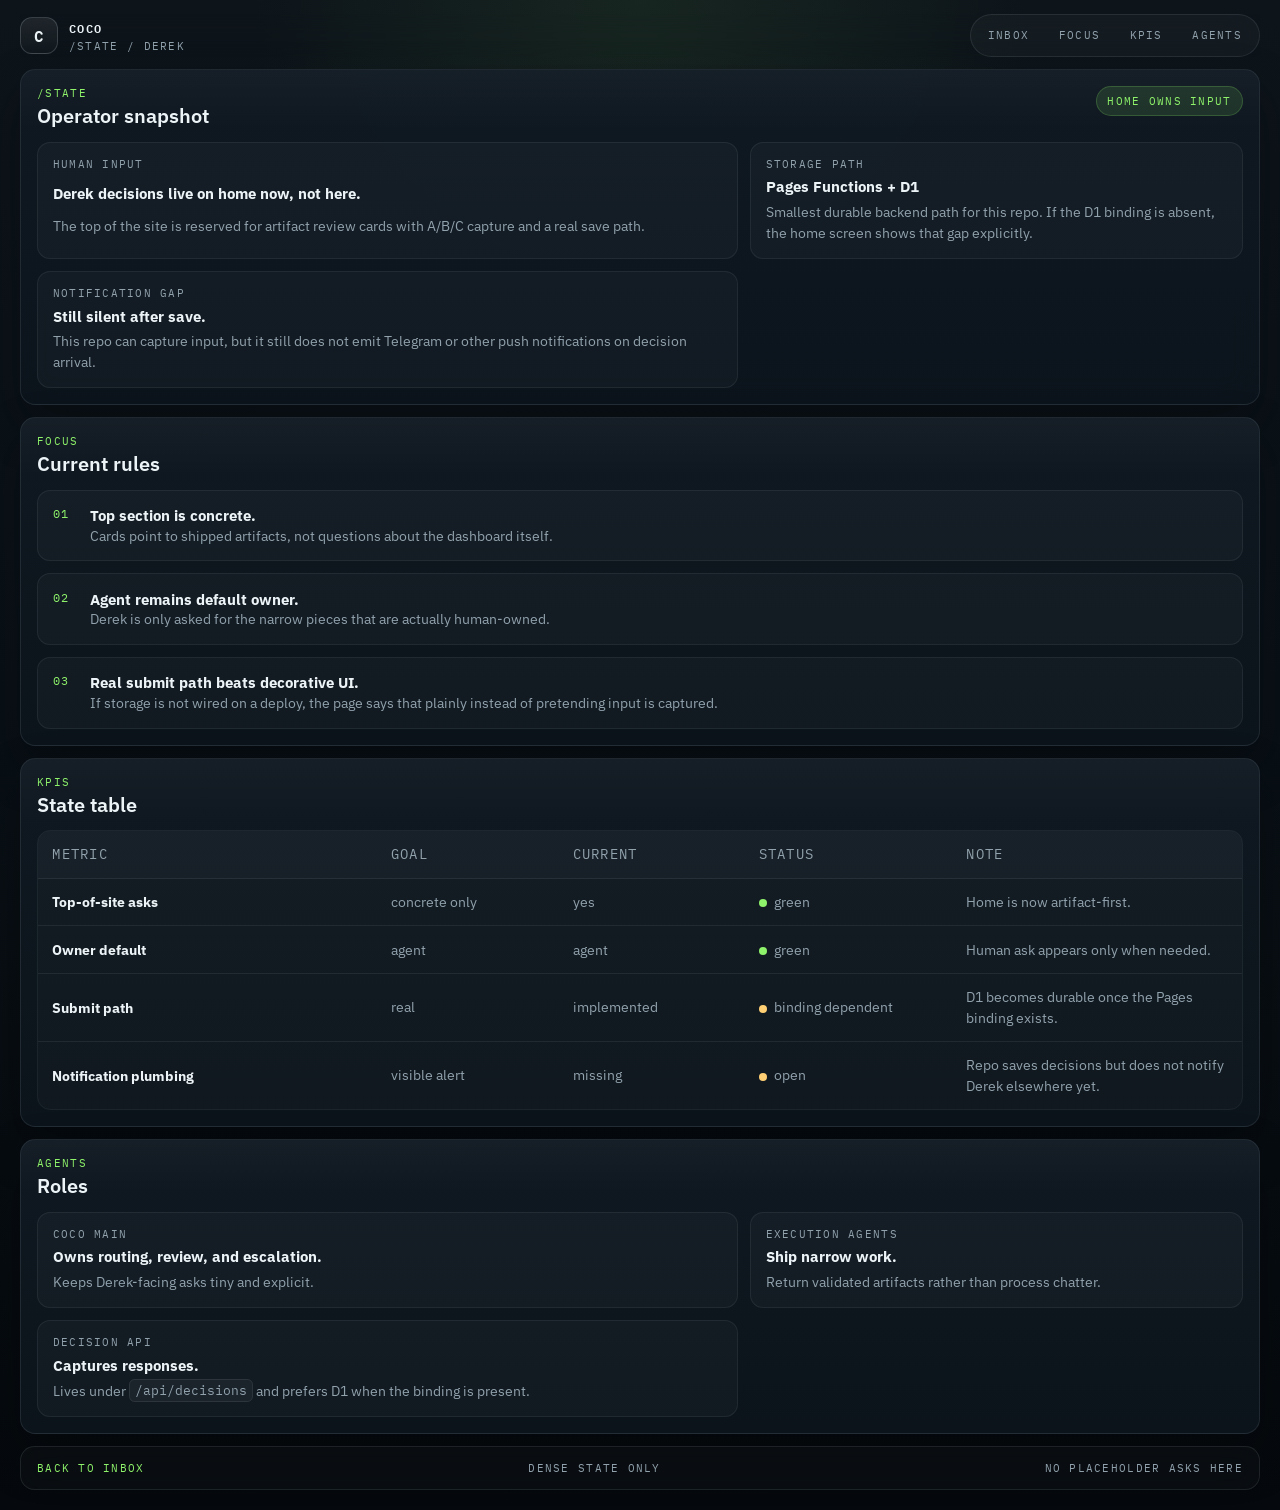
==== commit 8f9a0a1f: "Build real Derek decision inbox flow" ====
--- a/state/index.html
+++ b/state/index.html
@@ -3,18 +3,18 @@
   <head>
     <meta charset="UTF-8" />
     <meta name="viewport" content="width=device-width, initial-scale=1.0" />
-    <title>Coco /state — Operator Console</title>
+    <title>Coco /state — operator snapshot</title>
     <meta
       name="description"
-      content="Compact /state snapshot for Derek: human input needed, priorities, KPI goals vs current values, and roster."
+      content="Dense /state view for Derek: current operating rules, storage path status, and the compact agent snapshot."
     />
-    <meta property="og:title" content="Coco /state — Operator Console" />
+    <meta property="og:title" content="Coco /state — operator snapshot" />
     <meta
       property="og:description"
-      content="Compact /state view with immediate asks, live priorities, KPI table, and agent roster."
+      content="Compact /state route paired with the real decision inbox on home."
     />
     <meta property="og:type" content="website" />
-    <meta name="theme-color" content="#0a0f13" />
+    <meta name="theme-color" content="#091016" />
     <link rel="preconnect" href="https://fonts.googleapis.com" />
     <link rel="preconnect" href="https://fonts.gstatic.com" crossorigin />
     <link
@@ -35,91 +35,71 @@
         </a>
 
         <nav class="topnav" aria-label="Primary">
-          <a href="/">Home</a>
-          <a href="#need">Need</a>
-          <a href="#priorities">Priorities</a>
+          <a href="/">Inbox</a>
+          <a href="#focus">Focus</a>
           <a href="#kpis">KPIs</a>
-          <a href="#roster">Roster</a>
+          <a href="#agents">Agents</a>
         </nav>
       </header>
 
-      <main class="console-shell console-shell-state">
-        <section class="panel stack-section need-panel" id="need">
+      <main class="console-shell">
+        <section class="panel stack-section state-panel">
           <div class="section-head">
             <div>
-              <p class="eyebrow">/state · need from Derek</p>
-              <h1>Current human-owned items</h1>
+              <p class="eyebrow">/state</p>
+              <h1>Operator snapshot</h1>
             </div>
-            <span class="status-tag status-alert">3 open</span>
+            <span class="status-tag status-good">home owns input</span>
           </div>
 
-          <div class="queue-list" role="list" aria-label="Current asks for Derek">
-            <article class="queue-item" role="listitem">
-              <div class="queue-meta-block">
-                <span class="queue-kind">Decision</span>
-                <span class="queue-age">today</span>
-              </div>
-              <div class="queue-main">
-                <h2>Approve compact operator-console IA as the default surface.</h2>
-                <p>Keeps the top of the page reserved for actual human decisions instead of intro framing.</p>
-              </div>
+          <div class="state-grid">
+            <article class="state-card">
+              <span class="state-label">human input</span>
+              <strong>Derek decisions live on home now, not here.</strong>
+              <p>The top of the site is reserved for artifact review cards with A/B/C capture and a real save path.</p>
             </article>
-            <article class="queue-item" role="listitem">
-              <div class="queue-meta-block">
-                <span class="queue-kind">Input</span>
-                <span class="queue-age">15 min</span>
-              </div>
-              <div class="queue-main">
-                <h2>Confirm the KPI set that deserves permanent placement.</h2>
-                <p>Until then, values stay placeholder but the structure is final and ready for generated data.</p>
-              </div>
+            <article class="state-card">
+              <span class="state-label">storage path</span>
+              <strong>Pages Functions + D1</strong>
+              <p>Smallest durable backend path for this repo. If the D1 binding is absent, the home screen shows that gap explicitly.</p>
             </article>
-            <article class="queue-item" role="listitem">
-              <div class="queue-meta-block">
-                <span class="queue-kind">Review</span>
-                <span class="queue-age">async</span>
-              </div>
-              <div class="queue-main">
-                <h2>Pin the weekly priorities Derek wants shown without extra commentary.</h2>
-                <p>This should become the stable short list above KPI tracking.</p>
-              </div>
+            <article class="state-card">
+              <span class="state-label">notification gap</span>
+              <strong>Still silent after save.</strong>
+              <p>This repo can capture input, but it still does not emit Telegram or other push notifications on decision arrival.</p>
             </article>
           </div>
         </section>
 
-        <section class="panel stack-section" id="priorities">
+        <section class="panel stack-section" id="focus">
           <div class="section-head">
             <div>
-              <p class="eyebrow">Live priorities</p>
-              <h2>State focus</h2>
+              <p class="eyebrow">Focus</p>
+              <h2>Current rules</h2>
             </div>
-            <span class="status-tag">manual snapshot</span>
           </div>
 
-          <div class="priority-list" role="list" aria-label="Live priorities">
-            <article class="priority-row" role="listitem">
-              <span class="priority-index">01</span>
-              <div class="priority-main">
-                <strong>Replace static asks with generated state output when it is worth the plumbing.</strong>
-                <p>Current constraint: all values still require manual updates.</p>
+          <div class="ops-grid">
+            <article class="ops-card">
+              <span class="ops-index">01</span>
+              <div>
+                <strong>Top section is concrete.</strong>
+                <p>Cards point to shipped artifacts, not questions about the dashboard itself.</p>
               </div>
-              <span class="priority-status">active</span>
             </article>
-            <article class="priority-row" role="listitem">
-              <span class="priority-index">02</span>
-              <div class="priority-main">
-                <strong>Keep Derek-facing state dense and direct.</strong>
-                <p>No landing-page framing, no decorative copy, no buried asks.</p>
+            <article class="ops-card">
+              <span class="ops-index">02</span>
+              <div>
+                <strong>Agent remains default owner.</strong>
+                <p>Derek is only asked for the narrow pieces that are actually human-owned.</p>
               </div>
-              <span class="priority-status">active</span>
             </article>
-            <article class="priority-row" role="listitem">
-              <span class="priority-index">03</span>
-              <div class="priority-main">
-                <strong>Preserve Pages-compatible static deployment.</strong>
-                <p>Prefer scheduled generation over runtime complexity.</p>
+            <article class="ops-card">
+              <span class="ops-index">03</span>
+              <div>
+                <strong>Real submit path beats decorative UI.</strong>
+                <p>If storage is not wired on a deploy, the page says that plainly instead of pretending input is captured.</p>
               </div>
-              <span class="priority-status priority-status-muted">guardrail</span>
             </article>
           </div>
         </section>
@@ -128,11 +108,11 @@
           <div class="section-head">
             <div>
               <p class="eyebrow">KPIs</p>
-              <h2>Goal vs current</h2>
+              <h2>State table</h2>
             </div>
           </div>
 
-          <div class="kpi-table" role="table" aria-label="KPI table">
+          <div class="kpi-table" role="table" aria-label="State KPI table">
             <div class="kpi-row kpi-head" role="row">
               <span role="columnheader">Metric</span>
               <span role="columnheader">Goal</span>
@@ -141,88 +121,68 @@
               <span role="columnheader">Note</span>
             </div>
             <div class="kpi-row" role="row">
-              <strong role="cell">Shipped outputs / week</strong>
-              <span role="cell">5+</span>
-              <span role="cell">4</span>
-              <span role="cell"><span class="dot good"></span>close</span>
-              <span role="cell">One more meaningful ship clears target.</span>
+              <strong role="cell">Top-of-site asks</strong>
+              <span role="cell">concrete only</span>
+              <span role="cell">yes</span>
+              <span role="cell"><span class="dot good"></span>green</span>
+              <span role="cell">Home is now artifact-first.</span>
             </div>
             <div class="kpi-row" role="row">
-              <strong role="cell">Open blockers</strong>
-              <span role="cell">0–1</span>
-              <span role="cell">1</span>
-              <span role="cell"><span class="dot good"></span>within range</span>
-              <span role="cell">Primary blocker is still live data automation.</span>
+              <strong role="cell">Owner default</strong>
+              <span role="cell">agent</span>
+              <span role="cell">agent</span>
+              <span role="cell"><span class="dot good"></span>green</span>
+              <span role="cell">Human ask appears only when needed.</span>
             </div>
             <div class="kpi-row" role="row">
-              <strong role="cell">Waiting on Derek</strong>
-              <span role="cell">≤2</span>
-              <span role="cell">3</span>
-              <span role="cell"><span class="dot warn"></span>high</span>
-              <span role="cell">The top section exists to cut this back down.</span>
+              <strong role="cell">Submit path</strong>
+              <span role="cell">real</span>
+              <span role="cell">implemented</span>
+              <span role="cell"><span class="dot warn"></span>binding dependent</span>
+              <span role="cell">D1 becomes durable once the Pages binding exists.</span>
             </div>
             <div class="kpi-row" role="row">
-              <strong role="cell">Active agents</strong>
-              <span role="cell">2–4</span>
-              <span role="cell">2</span>
-              <span role="cell"><span class="dot good"></span>healthy</span>
-              <span role="cell">Enough execution capacity without dashboard noise.</span>
-            </div>
-            <div class="kpi-row" role="row">
-              <strong role="cell">Decision latency</strong>
-              <span role="cell">&lt;24h</span>
-              <span role="cell">&lt;24h</span>
-              <span role="cell"><span class="dot good"></span>on target</span>
-              <span role="cell">Depends on explicit asks staying at the top.</span>
-            </div>
-            <div class="kpi-row" role="row">
-              <strong role="cell">Noise score</strong>
-              <span role="cell">low</span>
-              <span role="cell">low</span>
-              <span role="cell"><span class="dot good"></span>steady</span>
-              <span role="cell">Compact IA removed the old landing-page feel.</span>
+              <strong role="cell">Notification plumbing</strong>
+              <span role="cell">visible alert</span>
+              <span role="cell">missing</span>
+              <span role="cell"><span class="dot warn"></span>open</span>
+              <span role="cell">Repo saves decisions but does not notify Derek elsewhere yet.</span>
             </div>
           </div>
         </section>
 
-        <section class="panel stack-section" id="roster">
+        <section class="panel stack-section" id="agents">
           <div class="section-head">
             <div>
-              <p class="eyebrow">Roster</p>
-              <h2>Active agents</h2>
+              <p class="eyebrow">Agents</p>
+              <h2>Roles</h2>
             </div>
           </div>
 
-          <div class="roster-grid" role="list" aria-label="Agent roster">
-            <article class="roster-card" role="listitem">
-              <div class="roster-top">
-                <strong>Coco main</strong>
-                <span class="status-tag status-good">active</span>
-              </div>
-              <p>Owns orchestration, trims noise, and keeps human asks explicit.</p>
+          <div class="state-grid">
+            <article class="state-card">
+              <span class="state-label">coco main</span>
+              <strong>Owns routing, review, and escalation.</strong>
+              <p>Keeps Derek-facing asks tiny and explicit.</p>
             </article>
-            <article class="roster-card" role="listitem">
-              <div class="roster-top">
-                <strong>Execution agents</strong>
-                <span class="status-tag">on demand</span>
-              </div>
-              <p>Implement narrow tasks and return finished work instead of partial status chatter.</p>
+            <article class="state-card">
+              <span class="state-label">execution agents</span>
+              <strong>Ship narrow work.</strong>
+              <p>Return validated artifacts rather than process chatter.</p>
             </article>
-            <article class="roster-card" role="listitem">
-              <div class="roster-top">
-                <strong>State exporter</strong>
-                <span class="status-tag status-warn">planned</span>
-              </div>
-              <p>Next likely addition: scheduled generation of asks, priorities, and KPI values into static output.</p>
+            <article class="state-card">
+              <span class="state-label">decision api</span>
+              <strong>Captures responses.</strong>
+              <p>Lives under <code>/api/decisions</code> and prefers D1 when the binding is present.</p>
             </article>
           </div>
         </section>
       </main>
 
       <footer class="footer-bar">
-        <span><a href="/">back home</a></span>
-        <span>same IA as home</span>
-        <span>static route /state/</span>
+        <span><a href="/">back to inbox</a></span>
+        <span>dense state only</span>
+        <span>no placeholder asks here</span>
       </footer>
     </div>
   </body>
--- a/styles.css
+++ b/styles.css
@@ -1,19 +1,21 @@
 :root {
-  --bg: #0a0f13;
-  --bg-alt: #0d1419;
-  --panel: rgba(15, 21, 26, 0.96);
-  --panel-soft: rgba(18, 26, 31, 0.96);
-  --line: rgba(214, 225, 232, 0.1);
-  --line-strong: rgba(214, 225, 232, 0.2);
-  --text: #edf2f6;
-  --muted: #92a0aa;
-  --accent: #90f06b;
-  --accent-soft: rgba(144, 240, 107, 0.12);
-  --warn: #ffcf6a;
-  --warn-soft: rgba(255, 207, 106, 0.14);
-  --radius: 0.9rem;
-  --shadow: 0 18px 44px rgba(0, 0, 0, 0.22);
-  --max-width: 1220px;
+  --bg: #091016;
+  --bg-alt: #0c151d;
+  --panel: rgba(12, 20, 28, 0.96);
+  --panel-soft: rgba(16, 25, 34, 0.96);
+  --line: rgba(207, 220, 229, 0.1);
+  --line-strong: rgba(207, 220, 229, 0.2);
+  --text: #edf4f7;
+  --muted: #91a2ad;
+  --accent: #8ef36a;
+  --accent-soft: rgba(142, 243, 106, 0.12);
+  --warn: #ffcf73;
+  --warn-soft: rgba(255, 207, 115, 0.12);
+  --danger: #ff9173;
+  --danger-soft: rgba(255, 145, 115, 0.12);
+  --radius: 0.95rem;
+  --shadow: 0 22px 48px rgba(0, 0, 0, 0.25);
+  --max-width: 1240px;
 }
 
 * {
@@ -30,8 +32,8 @@
   color: var(--text);
   font-family: "IBM Plex Sans", sans-serif;
   background:
-    linear-gradient(180deg, rgba(144, 240, 107, 0.03), transparent 20%),
-    linear-gradient(180deg, #0d1317 0%, var(--bg) 46%, #070b0e 100%);
+    radial-gradient(circle at top, rgba(142, 243, 106, 0.08), transparent 24%),
+    linear-gradient(180deg, #0d141a 0%, var(--bg) 46%, #05090d 100%);
 }
 
 body::before {
@@ -40,11 +42,11 @@
   inset: 0;
   pointer-events: none;
   background:
-    linear-gradient(rgba(255, 255, 255, 0.02) 1px, transparent 1px),
-    linear-gradient(90deg, rgba(255, 255, 255, 0.02) 1px, transparent 1px);
-  background-size: 28px 28px;
-  mask-image: linear-gradient(180deg, black, transparent 80%);
-  opacity: 0.22;
+    linear-gradient(rgba(255, 255, 255, 0.018) 1px, transparent 1px),
+    linear-gradient(90deg, rgba(255, 255, 255, 0.018) 1px, transparent 1px);
+  background-size: 26px 26px;
+  mask-image: linear-gradient(180deg, black, transparent 88%);
+  opacity: 0.28;
 }
 
 img {
@@ -58,11 +60,23 @@
 
 code {
   padding: 0.08rem 0.32rem;
-  border: 1px solid rgba(255, 255, 255, 0.06);
+  border: 1px solid rgba(255, 255, 255, 0.08);
   border-radius: 0.35rem;
   background: rgba(255, 255, 255, 0.04);
   font-family: "IBM Plex Mono", monospace;
   font-size: 0.92em;
+}
+
+.sr-only {
+  position: absolute;
+  width: 1px;
+  height: 1px;
+  padding: 0;
+  margin: -1px;
+  overflow: hidden;
+  clip: rect(0, 0, 0, 0);
+  white-space: nowrap;
+  border: 0;
 }
 
 .site-frame {
@@ -99,7 +113,7 @@
   height: 2.35rem;
   border: 1px solid var(--line-strong);
   border-radius: 0.75rem;
-  background: linear-gradient(180deg, rgba(255, 255, 255, 0.07), rgba(255, 255, 255, 0.02));
+  background: linear-gradient(180deg, rgba(255, 255, 255, 0.08), rgba(255, 255, 255, 0.02));
   font-family: "IBM Plex Mono", monospace;
   font-size: 1rem;
   font-weight: 600;
@@ -115,12 +129,15 @@
 .eyebrow,
 .topnav a,
 .status-tag,
-.queue-kind,
-.queue-age,
-.priority-index,
-.priority-status,
 .footer-bar,
-.kpi-head {
+.note-label,
+.artifact-kind,
+.choice-key,
+.ops-index,
+.state-label,
+.kpi-head,
+.log-meta,
+.log-empty strong {
   font-family: "IBM Plex Mono", monospace;
   text-transform: uppercase;
   letter-spacing: 0.12em;
@@ -158,7 +175,9 @@
 .topnav a:hover,
 .topnav a:focus-visible,
 .footer-bar a:hover,
-.footer-bar a:focus-visible {
+.footer-bar a:focus-visible,
+.artifact-links a:hover,
+.artifact-links a:focus-visible {
   color: var(--text);
 }
 
@@ -187,7 +206,7 @@
   position: absolute;
   inset: 0;
   pointer-events: none;
-  background: linear-gradient(180deg, rgba(255, 255, 255, 0.025), transparent 18%);
+  background: linear-gradient(180deg, rgba(255, 255, 255, 0.026), transparent 18%);
 }
 
 .panel > * {
@@ -197,7 +216,7 @@
 
 .stack-section {
   display: grid;
-  gap: 0.8rem;
+  gap: 0.85rem;
 }
 
 .section-head {
@@ -216,17 +235,16 @@
 h1,
 h2 {
   margin: 0;
-  font-size: 1.22rem;
+  font-size: 1.28rem;
   line-height: 1.12;
   font-weight: 600;
 }
 
-p {
+p,
+dl,
+dd,
+dt {
   margin: 0;
-}
-
-.need-panel h1 {
-  font-size: 1.28rem;
 }
 
 .status-tag {
@@ -245,151 +263,289 @@
 .status-good {
   color: var(--accent);
   background: var(--accent-soft);
-  border-color: rgba(144, 240, 107, 0.2);
-}
-
-.status-warn,
-.status-alert {
+  border-color: rgba(142, 243, 106, 0.2);
+}
+
+.status-warn {
   color: var(--warn);
   background: var(--warn-soft);
-  border-color: rgba(255, 207, 106, 0.2);
-}
-
-.queue-list,
-.priority-list,
-.roster-grid {
+  border-color: rgba(255, 207, 115, 0.2);
+}
+
+.hero-grid,
+.state-grid {
+  display: grid;
+  gap: 0.75rem;
+  grid-template-columns: minmax(0, 1.35fr) minmax(19rem, 0.95fr);
+}
+
+.hero-copy,
+.note-card,
+.state-card,
+.ops-card,
+.log-row,
+.log-empty,
+.artifact-card {
+  padding: 0.88rem 0.92rem;
+  border: 1px solid rgba(207, 220, 229, 0.08);
+  border-radius: 0.82rem;
+  background: rgba(255, 255, 255, 0.028);
+}
+
+.hero-copy p,
+.note-card strong,
+.state-card p,
+.ops-card p,
+.log-row p,
+.artifact-why,
+.artifact-meta dd,
+.submission-status {
+  color: var(--muted);
+  font-size: 0.9rem;
+  line-height: 1.45;
+}
+
+.hero-notes {
+  display: grid;
+  gap: 0.75rem;
+}
+
+.note-card {
+  display: grid;
+  gap: 0.3rem;
+}
+
+.note-card-warn {
+  border-color: rgba(255, 207, 115, 0.16);
+  background: rgba(255, 207, 115, 0.05);
+}
+
+.note-label,
+.artifact-kind,
+.state-label,
+.log-meta,
+.kpi-head {
+  color: var(--muted);
+  font-size: 0.66rem;
+}
+
+.artifact-list,
+.log-list,
+.ops-grid {
+  display: grid;
+  gap: 0.75rem;
+}
+
+.artifact-card {
+  display: grid;
+  gap: 0.8rem;
+}
+
+.artifact-top {
+  display: flex;
+  align-items: flex-start;
+  justify-content: space-between;
+  gap: 0.8rem;
+}
+
+.artifact-badges {
+  display: flex;
+  flex-wrap: wrap;
+  justify-content: flex-end;
+  gap: 0.4rem;
+}
+
+.artifact-kind {
+  margin-bottom: 0.28rem;
+  color: var(--accent);
+}
+
+.artifact-card h2,
+.log-row strong,
+.ops-card strong,
+.state-card strong,
+.kpi-row strong {
+  color: var(--text);
+}
+
+.artifact-card h2 {
+  font-size: 1rem;
+  line-height: 1.3;
+}
+
+.artifact-meta {
   display: grid;
   gap: 0.55rem;
 }
 
-.queue-item,
-.priority-row,
-.roster-card {
-  display: grid;
-  gap: 0.8rem;
-  padding: 0.82rem 0.9rem;
-  border: 1px solid rgba(214, 225, 232, 0.08);
+.artifact-meta dt {
+  margin-bottom: 0.22rem;
+  color: var(--text);
+  font-size: 0.82rem;
+  font-weight: 600;
+}
+
+.artifact-links {
+  display: flex;
+  flex-wrap: wrap;
+  gap: 0.45rem;
+}
+
+.artifact-links a {
+  padding: 0.34rem 0.5rem;
+  border: 1px solid rgba(207, 220, 229, 0.1);
+  border-radius: 999px;
+  color: var(--muted);
+  font-size: 0.78rem;
+  text-decoration: none;
+}
+
+.artifact-actions {
+  display: grid;
+  gap: 0.65rem;
+  padding-top: 0.72rem;
+  border-top: 1px solid rgba(207, 220, 229, 0.08);
+}
+
+.choice-grid {
+  display: grid;
+  grid-template-columns: repeat(3, minmax(0, 1fr));
+  gap: 0.55rem;
+}
+
+.choice-button,
+.other-submit {
+  appearance: none;
+  border: 1px solid rgba(207, 220, 229, 0.12);
   border-radius: 0.78rem;
   background: rgba(255, 255, 255, 0.025);
-}
-
-.queue-item {
-  grid-template-columns: 8.25rem minmax(0, 1fr);
+  color: var(--text);
+  cursor: pointer;
+  transition: transform 120ms ease, border-color 120ms ease, background-color 120ms ease;
+}
+
+.choice-button {
+  display: grid;
+  gap: 0.26rem;
   align-items: start;
-}
-
-.queue-meta-block {
+  min-height: 5.25rem;
+  padding: 0.78rem;
+  text-align: left;
+}
+
+.choice-button:hover,
+.choice-button:focus-visible,
+.other-submit:hover,
+.other-submit:focus-visible {
+  border-color: rgba(142, 243, 106, 0.26);
+  background: rgba(142, 243, 106, 0.07);
+  transform: translateY(-1px);
+}
+
+.choice-key {
+  color: var(--accent);
+  font-size: 0.7rem;
+}
+
+.choice-label {
+  font-size: 0.88rem;
+  line-height: 1.4;
+}
+
+.other-row {
+  display: grid;
+  grid-template-columns: minmax(0, 1fr) auto;
+  gap: 0.55rem;
+}
+
+.other-input {
+  width: 100%;
+  min-height: 2.8rem;
+  padding: 0 0.82rem;
+  border: 1px solid rgba(207, 220, 229, 0.12);
+  border-radius: 0.78rem;
+  background: rgba(255, 255, 255, 0.026);
+  color: var(--text);
+  font: inherit;
+}
+
+.other-input::placeholder {
+  color: var(--muted);
+}
+
+.other-input:focus,
+.choice-button:focus,
+.other-submit:focus {
+  outline: 2px solid rgba(142, 243, 106, 0.28);
+  outline-offset: 2px;
+}
+
+.other-submit {
+  min-width: 8.6rem;
+  padding: 0 0.95rem;
+  font: inherit;
+  font-weight: 600;
+}
+
+.submission-status {
+  min-height: 1.35rem;
+}
+
+.log-row,
+.ops-card,
+.state-card {
+  display: grid;
+  gap: 0.34rem;
+}
+
+.log-row {
+  grid-template-columns: minmax(0, 1fr) auto;
+  gap: 0.8rem;
+  align-items: center;
+}
+
+.log-meta {
+  display: grid;
+  justify-items: end;
+  gap: 0.26rem;
+}
+
+.log-empty {
   display: grid;
   gap: 0.3rem;
 }
 
-.queue-kind,
-.queue-age,
-.priority-index,
-.priority-status,
-.kpi-head,
-.footer-bar {
-  font-size: 0.66rem;
-}
-
-.queue-kind {
+.ops-card {
+  grid-template-columns: 2rem minmax(0, 1fr);
+  align-items: start;
+}
+
+.ops-index {
   color: var(--accent);
-}
-
-.queue-age,
-.priority-status,
-.kpi-head,
-.kpi-row span,
-.roster-card p,
-.response-strip span,
-.footer-bar {
-  color: var(--muted);
-}
-
-.queue-main {
-  display: grid;
-  gap: 0.28rem;
-}
-
-.queue-main h2,
-.priority-main strong,
-.roster-top strong,
-.kpi-row strong {
-  color: var(--text);
-}
-
-.queue-main h2 {
-  font-size: 0.98rem;
-  line-height: 1.32;
-  font-weight: 600;
-}
-
-.queue-main p,
-.priority-main p,
-.roster-card p,
-.kpi-row span {
-  font-size: 0.88rem;
-  line-height: 1.45;
-}
-
-.response-strip {
-  display: flex;
-  align-items: center;
-  justify-content: space-between;
-  gap: 0.8rem;
-  padding-top: 0.65rem;
-  border-top: 1px solid rgba(214, 225, 232, 0.08);
-}
-
-.response-strip strong {
-  color: var(--text);
-  font-size: 0.88rem;
-  font-weight: 600;
-}
-
-.priority-row {
-  grid-template-columns: 2.2rem minmax(0, 1fr) auto;
-  align-items: start;
-}
-
-.priority-index {
-  color: var(--accent);
-  padding-top: 0.1rem;
-}
-
-.priority-main {
-  display: grid;
-  gap: 0.24rem;
-}
-
-.priority-main strong {
-  font-size: 0.94rem;
-  line-height: 1.34;
-}
-
-.priority-status {
-  padding-top: 0.1rem;
-  white-space: nowrap;
-}
-
-.priority-status-muted {
-  color: var(--warn);
+  font-size: 0.72rem;
+  padding-top: 0.08rem;
+}
+
+.state-card strong,
+.ops-card strong {
+  font-size: 0.95rem;
+  line-height: 1.35;
 }
 
 .kpi-table {
   display: grid;
-  border: 1px solid rgba(214, 225, 232, 0.08);
-  border-radius: 0.8rem;
+  border: 1px solid rgba(207, 220, 229, 0.08);
+  border-radius: 0.82rem;
   overflow: hidden;
 }
 
 .kpi-row {
   display: grid;
-  grid-template-columns: 1.55fr 0.6fr 0.65fr 0.8fr 1.2fr;
+  grid-template-columns: 1.5fr 0.78fr 0.8fr 0.9fr 1.2fr;
   gap: 0.75rem;
   align-items: center;
-  padding: 0.8rem 0.9rem;
-  border-bottom: 1px solid rgba(214, 225, 232, 0.08);
+  padding: 0.82rem 0.9rem;
+  border-bottom: 1px solid rgba(207, 220, 229, 0.08);
   background: rgba(255, 255, 255, 0.02);
 }
 
@@ -398,7 +554,7 @@
 }
 
 .kpi-head {
-  background: rgba(255, 255, 255, 0.035);
+  background: rgba(255, 255, 255, 0.038);
 }
 
 .kpi-row strong,
@@ -409,6 +565,12 @@
 .kpi-row strong {
   font-size: 0.9rem;
   line-height: 1.35;
+}
+
+.kpi-row span {
+  color: var(--muted);
+  font-size: 0.88rem;
+  line-height: 1.45;
 }
 
 .dot {
@@ -427,21 +589,6 @@
 
 .dot.warn {
   background: var(--warn);
-}
-
-.roster-grid {
-  grid-template-columns: repeat(3, minmax(0, 1fr));
-}
-
-.roster-top {
-  display: flex;
-  align-items: flex-start;
-  justify-content: space-between;
-  gap: 0.8rem;
-}
-
-.roster-top strong {
-  font-size: 0.94rem;
 }
 
 .footer-bar {
@@ -453,6 +600,8 @@
   border: 1px solid var(--line);
   border-radius: 0.9rem;
   background: rgba(255, 255, 255, 0.025);
+  color: var(--muted);
+  font-size: 0.66rem;
 }
 
 .footer-bar a {
@@ -460,23 +609,33 @@
   text-decoration: none;
 }
 
-@media (max-width: 980px) {
+@media (max-width: 1060px) {
+  .hero-grid,
+  .state-grid,
+  .choice-grid,
+  .kpi-row {
+    grid-template-columns: 1fr;
+  }
+
+  .artifact-top,
+  .section-head,
+  .footer-bar,
   .topbar,
-  .section-head,
-  .response-strip,
-  .roster-top,
-  .footer-bar {
+  .log-row {
     flex-direction: column;
     align-items: flex-start;
   }
 
-  .queue-item,
-  .priority-row,
-  .kpi-row,
-  .roster-grid {
-    grid-template-columns: 1fr;
-  }
-
+  .log-row {
+    display: grid;
+  }
+
+  .log-meta {
+    justify-items: start;
+  }
+}
+
+@media (max-width: 820px) {
   .topnav {
     width: 100%;
     flex-wrap: wrap;
@@ -487,8 +646,17 @@
     width: 100%;
   }
 
-  .kpi-head {
-    display: none;
+  .artifact-badges,
+  .other-row,
+  .ops-card,
+  .kpi-head,
+  .kpi-row,
+  .footer-bar {
+    grid-template-columns: 1fr;
+  }
+
+  .other-row {
+    display: grid;
   }
 }
 
@@ -499,7 +667,7 @@
 
   .panel,
   .footer-bar {
-    padding: 0.85rem;
+    padding: 0.88rem;
   }
 
   .brand {
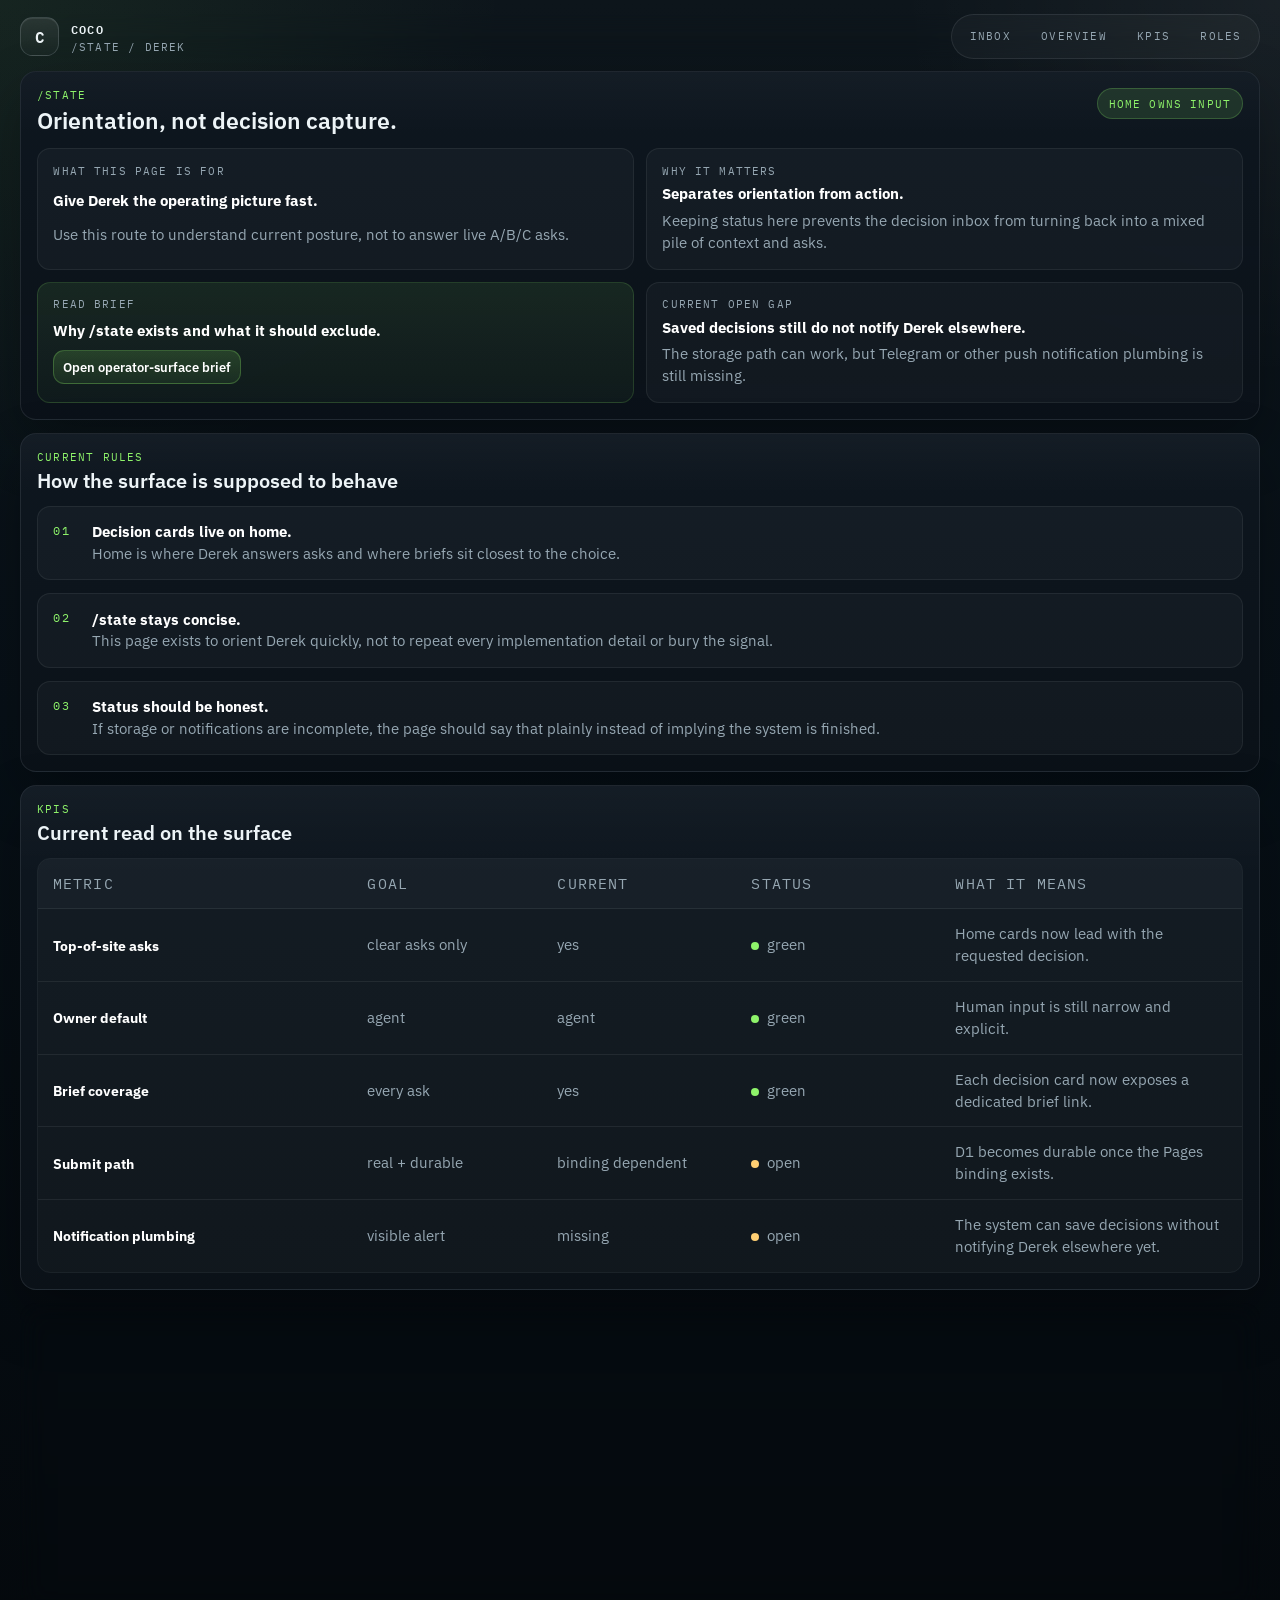
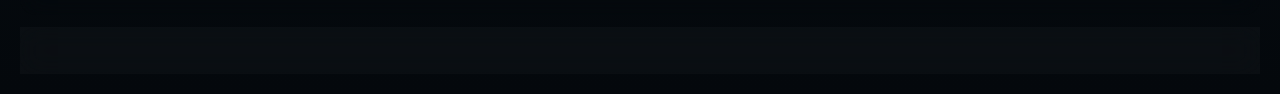
==== commit a3114655: "Clarify decision inbox layout" ====
--- a/state/index.html
+++ b/state/index.html
@@ -36,37 +36,42 @@
 
         <nav class="topnav" aria-label="Primary">
           <a href="/">Inbox</a>
-          <a href="#focus">Focus</a>
+          <a href="#overview">Overview</a>
           <a href="#kpis">KPIs</a>
-          <a href="#agents">Agents</a>
+          <a href="#roles">Roles</a>
         </nav>
       </header>
 
       <main class="console-shell">
-        <section class="panel stack-section state-panel">
+        <section class="panel stack-section state-panel" id="overview">
           <div class="section-head">
             <div>
               <p class="eyebrow">/state</p>
-              <h1>Operator snapshot</h1>
+              <h1>Orientation, not decision capture.</h1>
             </div>
             <span class="status-tag status-good">home owns input</span>
           </div>
 
-          <div class="state-grid">
-            <article class="state-card">
-              <span class="state-label">human input</span>
-              <strong>Derek decisions live on home now, not here.</strong>
-              <p>The top of the site is reserved for artifact review cards with A/B/C capture and a real save path.</p>
-            </article>
-            <article class="state-card">
-              <span class="state-label">storage path</span>
-              <strong>Pages Functions + D1</strong>
-              <p>Smallest durable backend path for this repo. If the D1 binding is absent, the home screen shows that gap explicitly.</p>
-            </article>
-            <article class="state-card">
-              <span class="state-label">notification gap</span>
-              <strong>Still silent after save.</strong>
-              <p>This repo can capture input, but it still does not emit Telegram or other push notifications on decision arrival.</p>
+          <div class="state-grid state-grid-balanced">
+            <article class="state-card">
+              <span class="state-label">what this page is for</span>
+              <strong>Give Derek the operating picture fast.</strong>
+              <p>Use this route to understand current posture, not to answer live A/B/C asks.</p>
+            </article>
+            <article class="state-card">
+              <span class="state-label">why it matters</span>
+              <strong>Separates orientation from action.</strong>
+              <p>Keeping status here prevents the decision inbox from turning back into a mixed pile of context and asks.</p>
+            </article>
+            <article class="state-card state-card-accent">
+              <span class="state-label">read brief</span>
+              <strong>Why /state exists and what it should exclude.</strong>
+              <p><a class="brief-link brief-link-inline" href="/briefs/operator-surface.html">Open operator-surface brief</a></p>
+            </article>
+            <article class="state-card">
+              <span class="state-label">current open gap</span>
+              <strong>Saved decisions still do not notify Derek elsewhere.</strong>
+              <p>The storage path can work, but Telegram or other push notification plumbing is still missing.</p>
             </article>
           </div>
         </section>
@@ -74,8 +79,8 @@
         <section class="panel stack-section" id="focus">
           <div class="section-head">
             <div>
-              <p class="eyebrow">Focus</p>
-              <h2>Current rules</h2>
+              <p class="eyebrow">Current rules</p>
+              <h2>How the surface is supposed to behave</h2>
             </div>
           </div>
 
@@ -83,22 +88,22 @@
             <article class="ops-card">
               <span class="ops-index">01</span>
               <div>
-                <strong>Top section is concrete.</strong>
-                <p>Cards point to shipped artifacts, not questions about the dashboard itself.</p>
+                <strong>Decision cards live on home.</strong>
+                <p>Home is where Derek answers asks and where briefs sit closest to the choice.</p>
               </div>
             </article>
             <article class="ops-card">
               <span class="ops-index">02</span>
               <div>
-                <strong>Agent remains default owner.</strong>
-                <p>Derek is only asked for the narrow pieces that are actually human-owned.</p>
+                <strong>/state stays concise.</strong>
+                <p>This page exists to orient Derek quickly, not to repeat every implementation detail or bury the signal.</p>
               </div>
             </article>
             <article class="ops-card">
               <span class="ops-index">03</span>
               <div>
-                <strong>Real submit path beats decorative UI.</strong>
-                <p>If storage is not wired on a deploy, the page says that plainly instead of pretending input is captured.</p>
+                <strong>Status should be honest.</strong>
+                <p>If storage or notifications are incomplete, the page should say that plainly instead of implying the system is finished.</p>
               </div>
             </article>
           </div>
@@ -108,7 +113,7 @@
           <div class="section-head">
             <div>
               <p class="eyebrow">KPIs</p>
-              <h2>State table</h2>
+              <h2>Current read on the surface</h2>
             </div>
           </div>
 
@@ -118,27 +123,34 @@
               <span role="columnheader">Goal</span>
               <span role="columnheader">Current</span>
               <span role="columnheader">Status</span>
-              <span role="columnheader">Note</span>
+              <span role="columnheader">What it means</span>
             </div>
             <div class="kpi-row" role="row">
               <strong role="cell">Top-of-site asks</strong>
-              <span role="cell">concrete only</span>
+              <span role="cell">clear asks only</span>
               <span role="cell">yes</span>
               <span role="cell"><span class="dot good"></span>green</span>
-              <span role="cell">Home is now artifact-first.</span>
+              <span role="cell">Home cards now lead with the requested decision.</span>
             </div>
             <div class="kpi-row" role="row">
               <strong role="cell">Owner default</strong>
               <span role="cell">agent</span>
               <span role="cell">agent</span>
               <span role="cell"><span class="dot good"></span>green</span>
-              <span role="cell">Human ask appears only when needed.</span>
+              <span role="cell">Human input is still narrow and explicit.</span>
+            </div>
+            <div class="kpi-row" role="row">
+              <strong role="cell">Brief coverage</strong>
+              <span role="cell">every ask</span>
+              <span role="cell">yes</span>
+              <span role="cell"><span class="dot good"></span>green</span>
+              <span role="cell">Each decision card now exposes a dedicated brief link.</span>
             </div>
             <div class="kpi-row" role="row">
               <strong role="cell">Submit path</strong>
-              <span role="cell">real</span>
-              <span role="cell">implemented</span>
-              <span role="cell"><span class="dot warn"></span>binding dependent</span>
+              <span role="cell">real + durable</span>
+              <span role="cell">binding dependent</span>
+              <span role="cell"><span class="dot warn"></span>open</span>
               <span role="cell">D1 becomes durable once the Pages binding exists.</span>
             </div>
             <div class="kpi-row" role="row">
@@ -146,34 +158,39 @@
               <span role="cell">visible alert</span>
               <span role="cell">missing</span>
               <span role="cell"><span class="dot warn"></span>open</span>
-              <span role="cell">Repo saves decisions but does not notify Derek elsewhere yet.</span>
-            </div>
-          </div>
-        </section>
-
-        <section class="panel stack-section" id="agents">
-          <div class="section-head">
-            <div>
-              <p class="eyebrow">Agents</p>
-              <h2>Roles</h2>
-            </div>
-          </div>
-
-          <div class="state-grid">
+              <span role="cell">The system can save decisions without notifying Derek elsewhere yet.</span>
+            </div>
+          </div>
+        </section>
+
+        <section class="panel stack-section" id="roles">
+          <div class="section-head">
+            <div>
+              <p class="eyebrow">Roles</p>
+              <h2>Who owns what</h2>
+            </div>
+          </div>
+
+          <div class="state-grid state-grid-balanced">
             <article class="state-card">
               <span class="state-label">coco main</span>
               <strong>Owns routing, review, and escalation.</strong>
-              <p>Keeps Derek-facing asks tiny and explicit.</p>
+              <p>Keeps Derek-facing asks short, clear, and attached to the right brief.</p>
             </article>
             <article class="state-card">
               <span class="state-label">execution agents</span>
               <strong>Ship narrow work.</strong>
-              <p>Return validated artifacts rather than process chatter.</p>
+              <p>Return validated artifacts instead of process chatter.</p>
             </article>
             <article class="state-card">
               <span class="state-label">decision api</span>
               <strong>Captures responses.</strong>
               <p>Lives under <code>/api/decisions</code> and prefers D1 when the binding is present.</p>
+            </article>
+            <article class="state-card state-card-accent">
+              <span class="state-label">read brief</span>
+              <strong>Need the design rationale?</strong>
+              <p><a class="brief-link brief-link-inline" href="/briefs/state-route.html">Open /state route brief</a></p>
             </article>
           </div>
         </section>
--- a/styles.css
+++ b/styles.css
@@ -1,20 +1,26 @@
 :root {
-  --bg: #091016;
-  --bg-alt: #0c151d;
-  --panel: rgba(12, 20, 28, 0.96);
-  --panel-soft: rgba(16, 25, 34, 0.96);
-  --line: rgba(207, 220, 229, 0.1);
-  --line-strong: rgba(207, 220, 229, 0.2);
+  --bg: #071017;
+  --bg-alt: #0b151d;
+  --panel: rgba(11, 18, 25, 0.96);
+  --panel-soft: rgba(14, 23, 32, 0.98);
+  --panel-strong: rgba(19, 30, 41, 0.98);
+  --surface: rgba(255, 255, 255, 0.03);
+  --surface-strong: rgba(255, 255, 255, 0.05);
+  --line: rgba(210, 222, 230, 0.1);
+  --line-strong: rgba(210, 222, 230, 0.18);
   --text: #edf4f7;
-  --muted: #91a2ad;
+  --text-strong: #ffffff;
+  --muted: #96a7b2;
   --accent: #8ef36a;
+  --accent-strong: #b7ff8d;
   --accent-soft: rgba(142, 243, 106, 0.12);
+  --accent-fill: rgba(142, 243, 106, 0.08);
   --warn: #ffcf73;
   --warn-soft: rgba(255, 207, 115, 0.12);
   --danger: #ff9173;
-  --danger-soft: rgba(255, 145, 115, 0.12);
-  --radius: 0.95rem;
-  --shadow: 0 22px 48px rgba(0, 0, 0, 0.25);
+  --radius: 1rem;
+  --radius-sm: 0.82rem;
+  --shadow: 0 24px 56px rgba(0, 0, 0, 0.28);
   --max-width: 1240px;
 }
 
@@ -32,8 +38,9 @@
   color: var(--text);
   font-family: "IBM Plex Sans", sans-serif;
   background:
-    radial-gradient(circle at top, rgba(142, 243, 106, 0.08), transparent 24%),
-    linear-gradient(180deg, #0d141a 0%, var(--bg) 46%, #05090d 100%);
+    radial-gradient(circle at top left, rgba(142, 243, 106, 0.07), transparent 24%),
+    radial-gradient(circle at top right, rgba(255, 255, 255, 0.05), transparent 18%),
+    linear-gradient(180deg, #0d151b 0%, var(--bg) 42%, #04080c 100%);
 }
 
 body::before {
@@ -42,11 +49,11 @@
   inset: 0;
   pointer-events: none;
   background:
-    linear-gradient(rgba(255, 255, 255, 0.018) 1px, transparent 1px),
-    linear-gradient(90deg, rgba(255, 255, 255, 0.018) 1px, transparent 1px);
-  background-size: 26px 26px;
-  mask-image: linear-gradient(180deg, black, transparent 88%);
-  opacity: 0.28;
+    linear-gradient(rgba(255, 255, 255, 0.014) 1px, transparent 1px),
+    linear-gradient(90deg, rgba(255, 255, 255, 0.014) 1px, transparent 1px);
+  background-size: 32px 32px;
+  mask-image: linear-gradient(180deg, black, transparent 92%);
+  opacity: 0.22;
 }
 
 img {
@@ -65,6 +72,10 @@
   background: rgba(255, 255, 255, 0.04);
   font-family: "IBM Plex Mono", monospace;
   font-size: 0.92em;
+}
+
+strong {
+  color: var(--text-strong);
 }
 
 .sr-only {
@@ -80,9 +91,9 @@
 }
 
 .site-frame {
-  width: min(var(--max-width), calc(100% - 1.25rem));
+  width: min(var(--max-width), calc(100% - 1.3rem));
   margin: 0 auto;
-  padding: 0.85rem 0 1.25rem;
+  padding: 0.9rem 0 1.3rem;
 }
 
 .topbar,
@@ -96,24 +107,25 @@
   align-items: center;
   justify-content: space-between;
   gap: 0.9rem;
-  margin-bottom: 0.75rem;
+  margin-bottom: 0.8rem;
 }
 
 .brand {
   display: inline-flex;
   align-items: center;
-  gap: 0.7rem;
+  gap: 0.72rem;
   text-decoration: none;
 }
 
 .brand-mark {
   display: grid;
   place-items: center;
-  width: 2.35rem;
-  height: 2.35rem;
+  width: 2.45rem;
+  height: 2.45rem;
   border: 1px solid var(--line-strong);
-  border-radius: 0.75rem;
-  background: linear-gradient(180deg, rgba(255, 255, 255, 0.08), rgba(255, 255, 255, 0.02));
+  border-radius: 0.78rem;
+  background: linear-gradient(180deg, rgba(255, 255, 255, 0.09), rgba(255, 255, 255, 0.02));
+  box-shadow: inset 0 1px 0 rgba(255, 255, 255, 0.08);
   font-family: "IBM Plex Mono", monospace;
   font-size: 1rem;
   font-weight: 600;
@@ -121,7 +133,7 @@
 
 .brand-copy {
   display: grid;
-  gap: 0.06rem;
+  gap: 0.08rem;
 }
 
 .brand-name,
@@ -137,10 +149,16 @@
 .state-label,
 .kpi-head,
 .log-meta,
-.log-empty strong {
+.log-empty strong,
+.artifact-section-label,
+.artifact-section-note,
+.brief-label,
+.brief-topnav a,
+.brief-list strong,
+.list-label {
   font-family: "IBM Plex Mono", monospace;
   text-transform: uppercase;
-  letter-spacing: 0.12em;
+  letter-spacing: 0.11em;
 }
 
 .brand-name {
@@ -150,21 +168,23 @@
 
 .brand-subtitle {
   color: var(--muted);
-  font-size: 0.68rem;
-}
-
-.topnav {
+  font-size: 0.69rem;
+}
+
+.topnav,
+.brief-topnav {
   display: flex;
   align-items: center;
-  gap: 0.28rem;
-  padding: 0.28rem;
+  gap: 0.3rem;
+  padding: 0.3rem;
   border: 1px solid var(--line);
   border-radius: 999px;
   background: rgba(255, 255, 255, 0.03);
 }
 
-.topnav a {
-  padding: 0.58rem 0.78rem;
+.topnav a,
+.brief-topnav a {
+  padding: 0.58rem 0.8rem;
   border-radius: 999px;
   color: var(--muted);
   font-size: 0.68rem;
@@ -174,21 +194,29 @@
 
 .topnav a:hover,
 .topnav a:focus-visible,
+.brief-topnav a:hover,
+.brief-topnav a:focus-visible,
 .footer-bar a:hover,
 .footer-bar a:focus-visible,
 .artifact-links a:hover,
-.artifact-links a:focus-visible {
-  color: var(--text);
+.artifact-links a:focus-visible,
+.brief-link:hover,
+.brief-link:focus-visible,
+.link-list a:hover,
+.link-list a:focus-visible {
+  color: var(--text-strong);
 }
 
 .topnav a:hover,
-.topnav a:focus-visible {
-  background: rgba(255, 255, 255, 0.07);
+.topnav a:focus-visible,
+.brief-topnav a:hover,
+.brief-topnav a:focus-visible {
+  background: rgba(255, 255, 255, 0.08);
 }
 
 .console-shell {
   display: grid;
-  gap: 0.75rem;
+  gap: 0.8rem;
 }
 
 .panel {
@@ -206,7 +234,7 @@
   position: absolute;
   inset: 0;
   pointer-events: none;
-  background: linear-gradient(180deg, rgba(255, 255, 255, 0.026), transparent 18%);
+  background: linear-gradient(180deg, rgba(255, 255, 255, 0.028), transparent 18%);
 }
 
 .panel > * {
@@ -216,7 +244,7 @@
 
 .stack-section {
   display: grid;
-  gap: 0.85rem;
+  gap: 0.9rem;
 }
 
 .section-head {
@@ -227,23 +255,37 @@
 }
 
 .eyebrow {
-  margin: 0 0 0.32rem;
+  margin: 0 0 0.34rem;
   color: var(--accent);
   font-size: 0.68rem;
 }
 
 h1,
+h2,
+h3 {
+  margin: 0;
+  font-weight: 600;
+  line-height: 1.12;
+}
+
+h1 {
+  font-size: 1.44rem;
+}
+
 h2 {
-  margin: 0;
-  font-size: 1.28rem;
-  line-height: 1.12;
-  font-weight: 600;
+  font-size: 1.22rem;
+}
+
+h3 {
+  font-size: 1.02rem;
 }
 
 p,
 dl,
 dd,
-dt {
+dt,
+ul,
+li {
   margin: 0;
 }
 
@@ -252,10 +294,11 @@
   align-items: center;
   gap: 0.35rem;
   min-height: 1.9rem;
-  padding: 0 0.66rem;
+  padding: 0 0.68rem;
   border: 1px solid var(--line-strong);
   border-radius: 999px;
   color: var(--muted);
+  background: rgba(255, 255, 255, 0.025);
   font-size: 0.66rem;
   white-space: nowrap;
 }
@@ -263,20 +306,37 @@
 .status-good {
   color: var(--accent);
   background: var(--accent-soft);
-  border-color: rgba(142, 243, 106, 0.2);
+  border-color: rgba(142, 243, 106, 0.22);
 }
 
 .status-warn {
   color: var(--warn);
   background: var(--warn-soft);
-  border-color: rgba(255, 207, 115, 0.2);
+  border-color: rgba(255, 207, 115, 0.24);
 }
 
 .hero-grid,
-.state-grid {
+.state-grid,
+.brief-grid,
+.brief-columns {
   display: grid;
   gap: 0.75rem;
-  grid-template-columns: minmax(0, 1.35fr) minmax(19rem, 0.95fr);
+}
+
+.hero-grid {
+  grid-template-columns: minmax(0, 1.25fr) minmax(18rem, 0.95fr);
+}
+
+.hero-grid-tight {
+  align-items: stretch;
+}
+
+.brief-grid {
+  grid-template-columns: minmax(0, 1.15fr) minmax(0, 0.95fr);
+}
+
+.state-grid-balanced {
+  grid-template-columns: repeat(2, minmax(0, 1fr));
 }
 
 .hero-copy,
@@ -285,11 +345,20 @@
 .ops-card,
 .log-row,
 .log-empty,
-.artifact-card {
-  padding: 0.88rem 0.92rem;
-  border: 1px solid rgba(207, 220, 229, 0.08);
-  border-radius: 0.82rem;
-  background: rgba(255, 255, 255, 0.028);
+.artifact-card,
+.brief-card,
+.brief-block,
+.list-block {
+  padding: 0.92rem 0.96rem;
+  border: 1px solid rgba(210, 222, 230, 0.08);
+  border-radius: var(--radius-sm);
+  background: rgba(255, 255, 255, 0.03);
+}
+
+.hero-copy,
+.brief-card,
+.brief-block {
+  background: linear-gradient(180deg, rgba(255, 255, 255, 0.04), rgba(255, 255, 255, 0.025));
 }
 
 .hero-copy p,
@@ -297,12 +366,15 @@
 .state-card p,
 .ops-card p,
 .log-row p,
-.artifact-why,
-.artifact-meta dd,
-.submission-status {
-  color: var(--muted);
-  font-size: 0.9rem;
-  line-height: 1.45;
+.submission-status,
+.brief-card p,
+.brief-block p,
+.brief-list li,
+.list-block li,
+.kpi-row span {
+  color: var(--muted);
+  font-size: 0.92rem;
+  line-height: 1.5;
 }
 
 .hero-notes {
@@ -310,9 +382,15 @@
   gap: 0.75rem;
 }
 
-.note-card {
-  display: grid;
-  gap: 0.3rem;
+.note-card,
+.state-card,
+.log-row,
+.ops-card,
+.brief-card,
+.brief-block,
+.list-block {
+  display: grid;
+  gap: 0.34rem;
 }
 
 .note-card-warn {
@@ -324,21 +402,29 @@
 .artifact-kind,
 .state-label,
 .log-meta,
-.kpi-head {
+.kpi-head,
+.artifact-section-label,
+.artifact-section-note,
+.brief-label,
+.list-label {
   color: var(--muted);
   font-size: 0.66rem;
 }
 
 .artifact-list,
 .log-list,
-.ops-grid {
-  display: grid;
-  gap: 0.75rem;
+.ops-grid,
+.brief-stack,
+.list-stack {
+  display: grid;
+  gap: 0.8rem;
 }
 
 .artifact-card {
   display: grid;
-  gap: 0.8rem;
+  gap: 0.9rem;
+  padding: 1rem;
+  background: linear-gradient(180deg, rgba(19, 30, 41, 0.72), rgba(10, 18, 26, 0.94));
 }
 
 .artifact-top {
@@ -348,6 +434,11 @@
   gap: 0.8rem;
 }
 
+.artifact-heading {
+  display: grid;
+  gap: 0.16rem;
+}
+
 .artifact-badges {
   display: flex;
   flex-wrap: wrap;
@@ -356,7 +447,6 @@
 }
 
 .artifact-kind {
-  margin-bottom: 0.28rem;
   color: var(--accent);
 }
 
@@ -364,72 +454,147 @@
 .log-row strong,
 .ops-card strong,
 .state-card strong,
-.kpi-row strong {
+.kpi-row strong,
+.brief-card strong,
+.brief-block strong,
+.list-block strong {
+  color: var(--text-strong);
+}
+
+.artifact-card h2 {
+  font-size: 1.08rem;
+  line-height: 1.28;
+}
+
+.artifact-flow {
+  display: grid;
+  gap: 0.68rem;
+}
+
+.artifact-section {
+  display: grid;
+  gap: 0.48rem;
+  padding: 0.78rem 0.84rem;
+  border: 1px solid rgba(210, 222, 230, 0.08);
+  border-radius: 0.8rem;
+  background: rgba(255, 255, 255, 0.026);
+}
+
+.artifact-section-ask {
+  border-color: rgba(142, 243, 106, 0.16);
+  background: linear-gradient(180deg, rgba(142, 243, 106, 0.09), rgba(142, 243, 106, 0.035));
+}
+
+.artifact-section-brief {
+  border-color: rgba(255, 255, 255, 0.12);
+  background: linear-gradient(180deg, rgba(255, 255, 255, 0.045), rgba(255, 255, 255, 0.02));
+}
+
+.artifact-section-head {
+  display: flex;
+  align-items: baseline;
+  justify-content: space-between;
+  gap: 0.75rem;
+}
+
+.artifact-section-copy {
+  color: var(--muted);
+  font-size: 0.94rem;
+  line-height: 1.5;
+}
+
+.artifact-section-copy-strong {
   color: var(--text);
-}
-
-.artifact-card h2 {
-  font-size: 1rem;
-  line-height: 1.3;
-}
-
-.artifact-meta {
-  display: grid;
-  gap: 0.55rem;
-}
-
-.artifact-meta dt {
-  margin-bottom: 0.22rem;
-  color: var(--text);
-  font-size: 0.82rem;
+  font-size: 0.98rem;
   font-weight: 600;
 }
 
-.artifact-links {
+.brief-callout {
+  display: grid;
+  gap: 0.68rem;
+}
+
+.brief-link {
+  display: inline-flex;
+  align-items: center;
+  justify-content: center;
+  min-height: 2.85rem;
+  padding: 0.72rem 0.95rem;
+  border: 1px solid rgba(142, 243, 106, 0.25);
+  border-radius: 0.88rem;
+  background: linear-gradient(180deg, rgba(142, 243, 106, 0.16), rgba(142, 243, 106, 0.08));
+  color: var(--text-strong);
+  font-size: 0.92rem;
+  font-weight: 600;
+  line-height: 1.4;
+  text-decoration: none;
+  transition: transform 120ms ease, border-color 120ms ease, background-color 120ms ease;
+}
+
+.brief-link:hover,
+.brief-link:focus-visible {
+  transform: translateY(-1px);
+  border-color: rgba(183, 255, 141, 0.35);
+  background: linear-gradient(180deg, rgba(142, 243, 106, 0.22), rgba(142, 243, 106, 0.1));
+}
+
+.brief-link-inline {
+  display: inline-flex;
+  justify-content: flex-start;
+  min-height: auto;
+  padding: 0.4rem 0.55rem;
+  border-radius: 0.7rem;
+  font-size: 0.84rem;
+}
+
+.artifact-links,
+.link-list {
   display: flex;
   flex-wrap: wrap;
-  gap: 0.45rem;
-}
-
-.artifact-links a {
-  padding: 0.34rem 0.5rem;
-  border: 1px solid rgba(207, 220, 229, 0.1);
+  gap: 0.46rem;
+}
+
+.artifact-links a,
+.link-list a {
+  padding: 0.38rem 0.56rem;
+  border: 1px solid rgba(210, 222, 230, 0.1);
   border-radius: 999px;
   color: var(--muted);
+  background: rgba(255, 255, 255, 0.025);
   font-size: 0.78rem;
   text-decoration: none;
 }
 
 .artifact-actions {
   display: grid;
-  gap: 0.65rem;
-  padding-top: 0.72rem;
-  border-top: 1px solid rgba(207, 220, 229, 0.08);
+  gap: 0.7rem;
+  padding-top: 0.75rem;
+  border-top: 1px solid rgba(210, 222, 230, 0.08);
 }
 
 .choice-grid {
   display: grid;
   grid-template-columns: repeat(3, minmax(0, 1fr));
-  gap: 0.55rem;
+  gap: 0.58rem;
 }
 
 .choice-button,
 .other-submit {
   appearance: none;
-  border: 1px solid rgba(207, 220, 229, 0.12);
-  border-radius: 0.78rem;
-  background: rgba(255, 255, 255, 0.025);
+  border: 1px solid rgba(210, 222, 230, 0.12);
+  border-radius: 0.82rem;
+  background: rgba(255, 255, 255, 0.03);
   color: var(--text);
   cursor: pointer;
-  transition: transform 120ms ease, border-color 120ms ease, background-color 120ms ease;
+  transition: transform 120ms ease, border-color 120ms ease, background-color 120ms ease, box-shadow 120ms ease;
 }
 
 .choice-button {
   display: grid;
-  gap: 0.26rem;
-  align-items: start;
-  min-height: 5.25rem;
-  padding: 0.78rem;
+  gap: 0.4rem;
+  align-content: start;
+  min-height: 7rem;
+  padding: 0.82rem;
   text-align: left;
 }
 
@@ -437,9 +602,15 @@
 .choice-button:focus-visible,
 .other-submit:hover,
 .other-submit:focus-visible {
-  border-color: rgba(142, 243, 106, 0.26);
-  background: rgba(142, 243, 106, 0.07);
+  border-color: rgba(142, 243, 106, 0.28);
+  background: rgba(142, 243, 106, 0.08);
+  box-shadow: 0 0 0 1px rgba(142, 243, 106, 0.05);
   transform: translateY(-1px);
+}
+
+.choice-topline {
+  display: grid;
+  gap: 0.24rem;
 }
 
 .choice-key {
@@ -447,24 +618,31 @@
   font-size: 0.7rem;
 }
 
-.choice-label {
-  font-size: 0.88rem;
-  line-height: 1.4;
+.choice-title {
+  font-size: 0.9rem;
+  font-weight: 600;
+  line-height: 1.35;
+}
+
+.choice-detail {
+  color: var(--muted);
+  font-size: 0.85rem;
+  line-height: 1.45;
 }
 
 .other-row {
   display: grid;
   grid-template-columns: minmax(0, 1fr) auto;
-  gap: 0.55rem;
+  gap: 0.58rem;
 }
 
 .other-input {
   width: 100%;
-  min-height: 2.8rem;
-  padding: 0 0.82rem;
-  border: 1px solid rgba(207, 220, 229, 0.12);
-  border-radius: 0.78rem;
-  background: rgba(255, 255, 255, 0.026);
+  min-height: 2.9rem;
+  padding: 0 0.84rem;
+  border: 1px solid rgba(210, 222, 230, 0.12);
+  border-radius: 0.82rem;
+  background: rgba(255, 255, 255, 0.03);
   color: var(--text);
   font: inherit;
 }
@@ -475,27 +653,21 @@
 
 .other-input:focus,
 .choice-button:focus,
-.other-submit:focus {
+.other-submit:focus,
+.brief-link:focus {
   outline: 2px solid rgba(142, 243, 106, 0.28);
   outline-offset: 2px;
 }
 
 .other-submit {
-  min-width: 8.6rem;
-  padding: 0 0.95rem;
+  min-width: 10.5rem;
+  padding: 0 0.98rem;
   font: inherit;
   font-weight: 600;
 }
 
 .submission-status {
   min-height: 1.35rem;
-}
-
-.log-row,
-.ops-card,
-.state-card {
-  display: grid;
-  gap: 0.34rem;
 }
 
 .log-row {
@@ -516,7 +688,7 @@
 }
 
 .ops-card {
-  grid-template-columns: 2rem minmax(0, 1fr);
+  grid-template-columns: 2.1rem minmax(0, 1fr);
   align-items: start;
 }
 
@@ -527,26 +699,35 @@
 }
 
 .state-card strong,
-.ops-card strong {
-  font-size: 0.95rem;
-  line-height: 1.35;
+.ops-card strong,
+.brief-card strong,
+.brief-block strong,
+.list-block strong {
+  font-size: 0.96rem;
+  line-height: 1.38;
+}
+
+.state-card-accent,
+.brief-card-accent {
+  border-color: rgba(142, 243, 106, 0.16);
+  background: linear-gradient(180deg, rgba(142, 243, 106, 0.09), rgba(142, 243, 106, 0.04));
 }
 
 .kpi-table {
   display: grid;
-  border: 1px solid rgba(207, 220, 229, 0.08);
-  border-radius: 0.82rem;
+  border: 1px solid rgba(210, 222, 230, 0.08);
+  border-radius: var(--radius-sm);
   overflow: hidden;
 }
 
 .kpi-row {
   display: grid;
-  grid-template-columns: 1.5fr 0.78fr 0.8fr 0.9fr 1.2fr;
-  gap: 0.75rem;
+  grid-template-columns: 1.5fr 0.88fr 0.9fr 0.95fr 1.35fr;
+  gap: 0.8rem;
   align-items: center;
-  padding: 0.82rem 0.9rem;
-  border-bottom: 1px solid rgba(207, 220, 229, 0.08);
-  background: rgba(255, 255, 255, 0.02);
+  padding: 0.86rem 0.92rem;
+  border-bottom: 1px solid rgba(210, 222, 230, 0.08);
+  background: rgba(255, 255, 255, 0.025);
 }
 
 .kpi-row:last-child {
@@ -554,7 +735,7 @@
 }
 
 .kpi-head {
-  background: rgba(255, 255, 255, 0.038);
+  background: rgba(255, 255, 255, 0.045);
 }
 
 .kpi-row strong,
@@ -565,12 +746,6 @@
 .kpi-row strong {
   font-size: 0.9rem;
   line-height: 1.35;
-}
-
-.kpi-row span {
-  color: var(--muted);
-  font-size: 0.88rem;
-  line-height: 1.45;
 }
 
 .dot {
@@ -591,15 +766,52 @@
   background: var(--warn);
 }
 
+.brief-page .site-frame {
+  max-width: 1080px;
+}
+
+.brief-header {
+  display: flex;
+  align-items: flex-start;
+  justify-content: space-between;
+  gap: 0.8rem;
+  margin-bottom: 0.8rem;
+}
+
+.brief-lead {
+  color: var(--muted);
+  font-size: 0.97rem;
+  line-height: 1.55;
+}
+
+.brief-columns {
+  grid-template-columns: repeat(2, minmax(0, 1fr));
+}
+
+.brief-list,
+.list-block ul {
+  display: grid;
+  gap: 0.5rem;
+  padding-left: 1.05rem;
+}
+
+.brief-list strong,
+.list-label {
+  display: block;
+  margin-bottom: 0.12rem;
+  color: var(--text);
+  font-size: 0.68rem;
+}
+
 .footer-bar {
   display: flex;
   justify-content: space-between;
   gap: 0.8rem;
-  margin-top: 0.75rem;
-  padding: 0.9rem 1rem;
+  margin-top: 0.8rem;
+  padding: 0.92rem 1rem;
   border: 1px solid var(--line);
-  border-radius: 0.9rem;
-  background: rgba(255, 255, 255, 0.025);
+  border-radius: 0.92rem;
+  background: rgba(255, 255, 255, 0.026);
   color: var(--muted);
   font-size: 0.66rem;
 }
@@ -609,9 +821,11 @@
   text-decoration: none;
 }
 
-@media (max-width: 1060px) {
+@media (max-width: 1100px) {
   .hero-grid,
-  .state-grid,
+  .state-grid-balanced,
+  .brief-grid,
+  .brief-columns,
   .choice-grid,
   .kpi-row {
     grid-template-columns: 1fr;
@@ -621,7 +835,9 @@
   .section-head,
   .footer-bar,
   .topbar,
-  .log-row {
+  .brief-header,
+  .log-row,
+  .artifact-section-head {
     flex-direction: column;
     align-items: flex-start;
   }
@@ -636,13 +852,15 @@
 }
 
 @media (max-width: 820px) {
-  .topnav {
+  .topnav,
+  .brief-topnav {
     width: 100%;
     flex-wrap: wrap;
-    border-radius: 0.9rem;
-  }
-
-  .topnav a {
+    border-radius: 0.92rem;
+  }
+
+  .topnav a,
+  .brief-topnav a {
     width: 100%;
   }
 
@@ -662,16 +880,20 @@
 
 @media (max-width: 720px) {
   .site-frame {
-    width: min(100% - 0.75rem, var(--max-width));
+    width: min(100% - 0.82rem, var(--max-width));
   }
 
   .panel,
   .footer-bar {
-    padding: 0.88rem;
+    padding: 0.9rem;
   }
 
   .brand {
     width: 100%;
+  }
+
+  .artifact-card {
+    padding: 0.9rem;
   }
 }
 
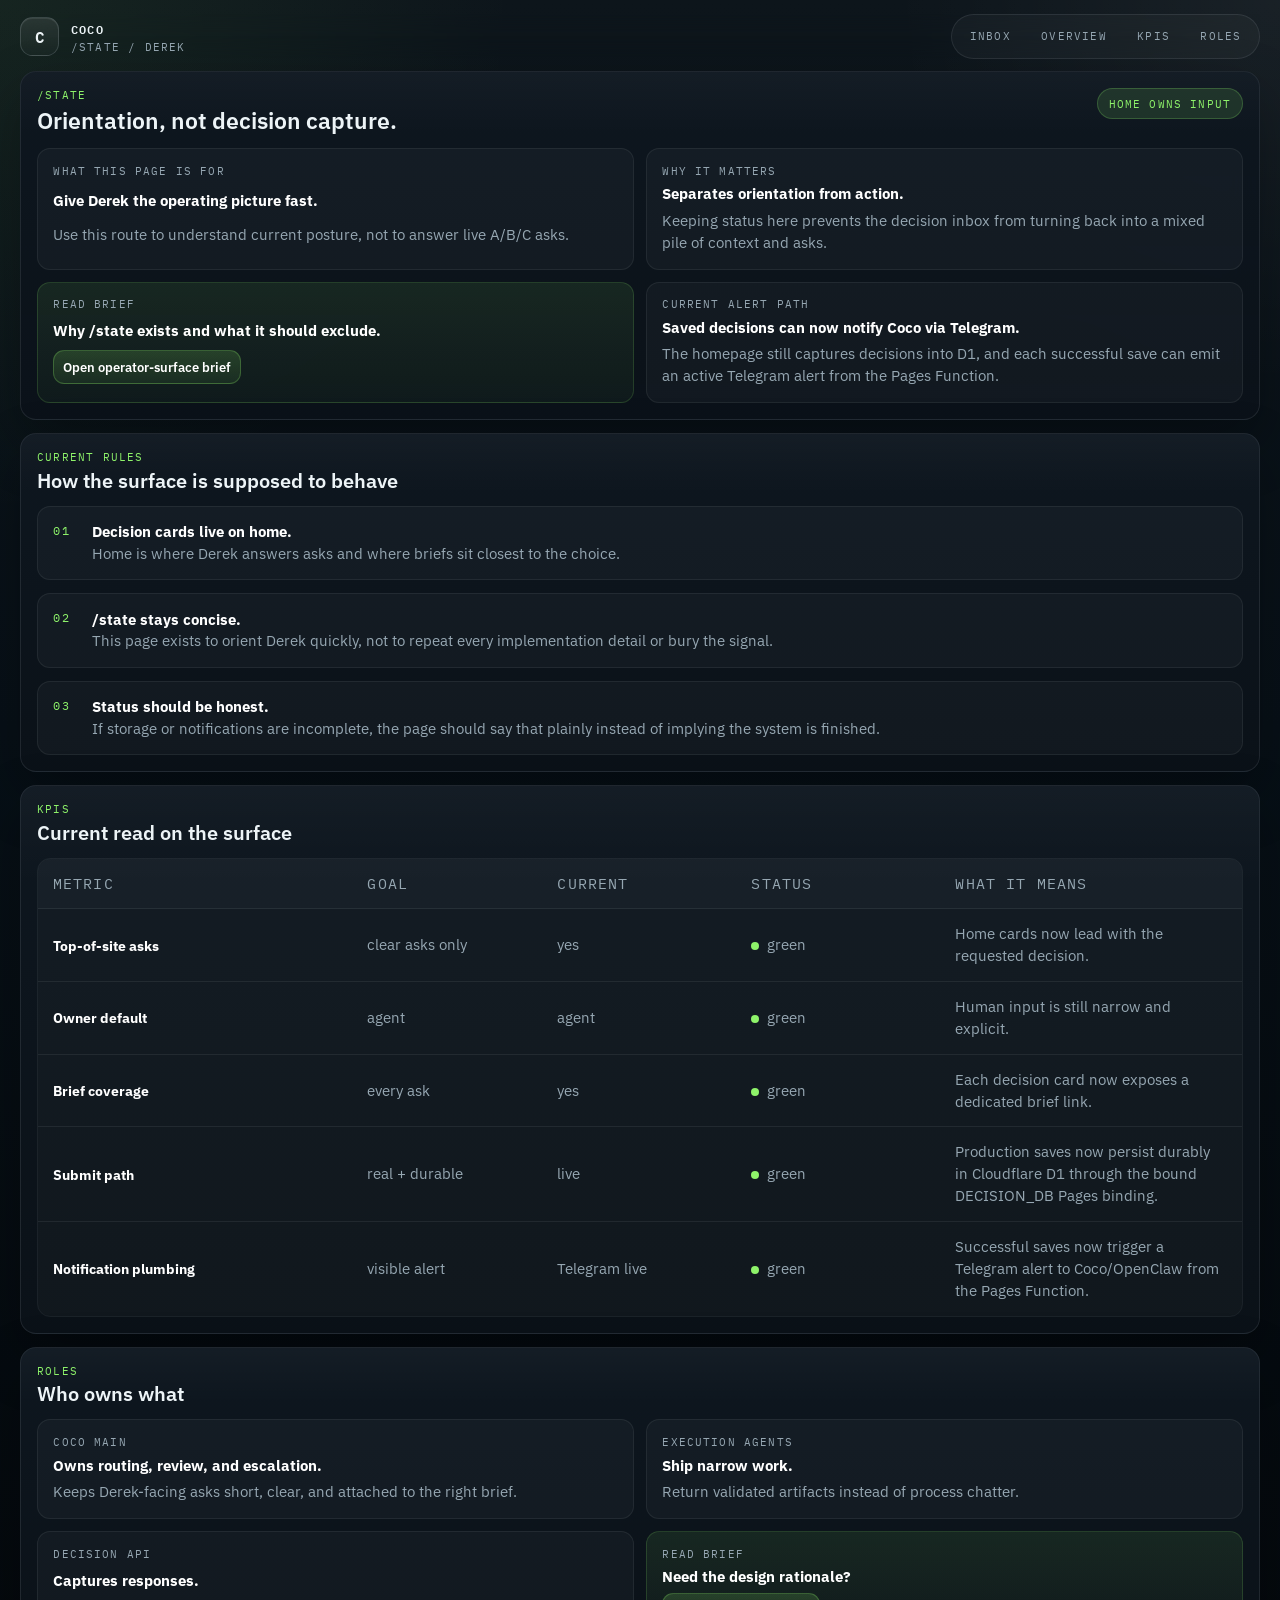
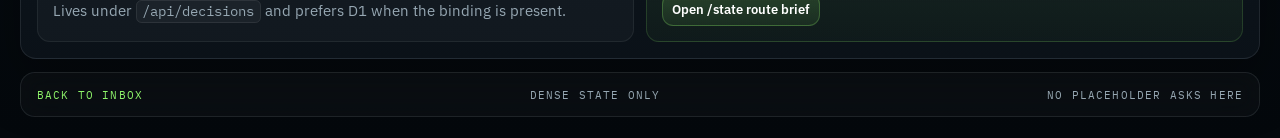
==== commit f14723c6: "Land notification source-of-truth updates" ====
--- a/state/index.html
+++ b/state/index.html
@@ -69,9 +69,9 @@
               <p><a class="brief-link brief-link-inline" href="/briefs/operator-surface.html">Open operator-surface brief</a></p>
             </article>
             <article class="state-card">
-              <span class="state-label">current open gap</span>
-              <strong>Saved decisions still do not notify Derek elsewhere.</strong>
-              <p>The storage path can work, but Telegram or other push notification plumbing is still missing.</p>
+              <span class="state-label">current alert path</span>
+              <strong>Saved decisions can now notify Coco via Telegram.</strong>
+              <p>The homepage still captures decisions into D1, and each successful save can emit an active Telegram alert from the Pages Function.</p>
             </article>
           </div>
         </section>
@@ -149,16 +149,16 @@
             <div class="kpi-row" role="row">
               <strong role="cell">Submit path</strong>
               <span role="cell">real + durable</span>
-              <span role="cell">binding dependent</span>
-              <span role="cell"><span class="dot warn"></span>open</span>
-              <span role="cell">D1 becomes durable once the Pages binding exists.</span>
+              <span role="cell">live</span>
+              <span role="cell"><span class="dot good"></span>green</span>
+              <span role="cell">Production saves now persist durably in Cloudflare D1 through the bound DECISION_DB Pages binding.</span>
             </div>
             <div class="kpi-row" role="row">
               <strong role="cell">Notification plumbing</strong>
               <span role="cell">visible alert</span>
-              <span role="cell">missing</span>
-              <span role="cell"><span class="dot warn"></span>open</span>
-              <span role="cell">The system can save decisions without notifying Derek elsewhere yet.</span>
+              <span role="cell">Telegram live</span>
+              <span role="cell"><span class="dot good"></span>green</span>
+              <span role="cell">Successful saves now trigger a Telegram alert to Coco/OpenClaw from the Pages Function.</span>
             </div>
           </div>
         </section>
